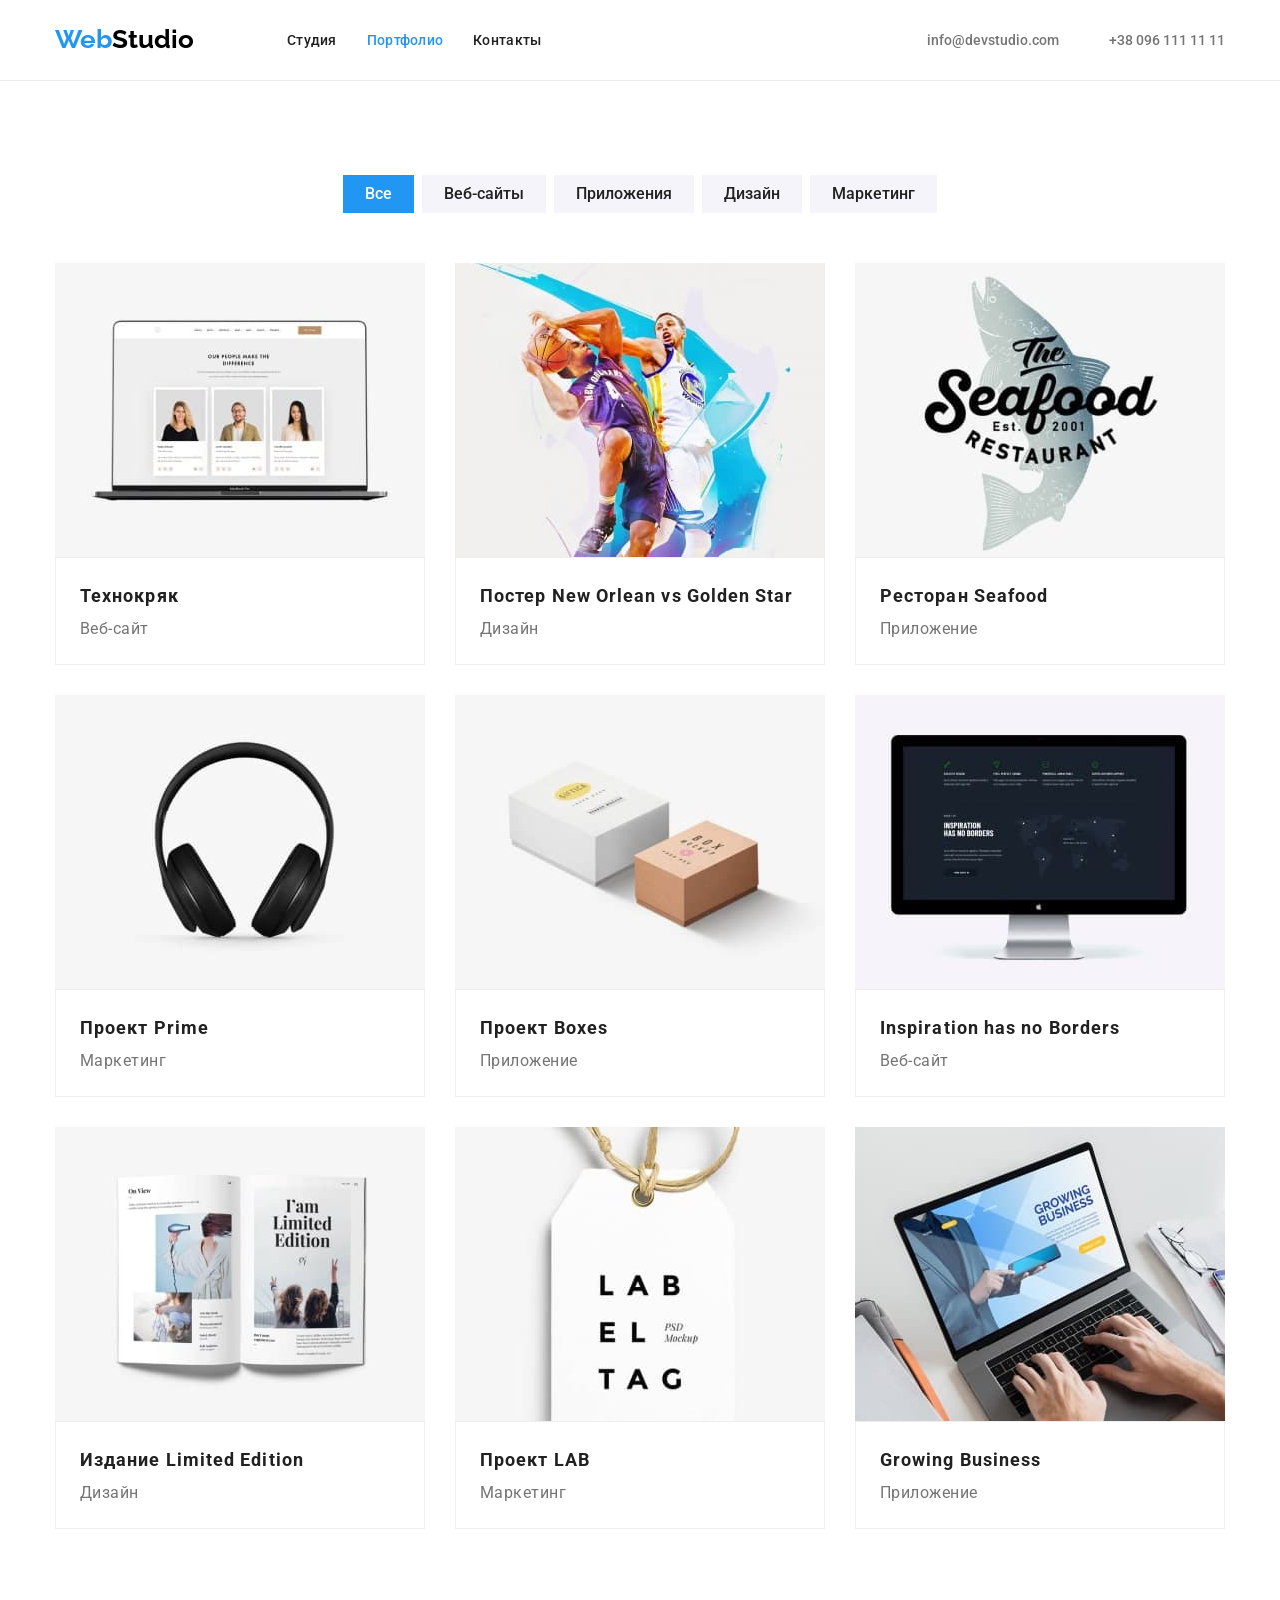
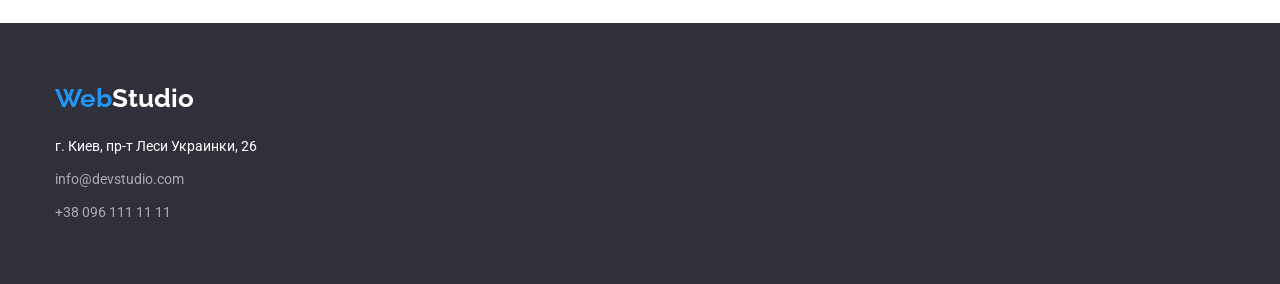
==== portfolio.html @ dff1f194 "сделал лого блочными в header и footer" ====
<!DOCTYPE html>
<html lang="ru">
	<head>
		<meta charset="UTF-8" />
		<meta http-equiv="X-UA-Compatible" content="IE=edge" />
		<meta name="viewport" content="width=device-width, initial-scale=1.0" />
		<link rel="stylesheet" href="https://cdnjs.cloudflare.com/ajax/libs/modern-normalize/1.1.0/modern-normalize.min.css" />
		<title lang="en">Malyshev homework4 portfolio</title>
		<link rel="preconnect" href="https://fonts.googleapis.com" />
		<link rel="preconnect" href="https://fonts.gstatic.com" crossorigin />
		<link href="https://fonts.googleapis.com/css2?family=Raleway:wght@700&family=Roboto:wght@400;500;700;900&display=swap" rel="stylesheet" />
		<link rel="stylesheet" href="./css/styles.css" />
	</head>
	<body>
		<header class="header-content-formation">
			<div class="container header-content-flex">
				<a href="./index.html" lang="en" class="header-logo_blue link">Web<span class="logo_black">Studio</span></a>
				<nav>
					<ul class="list header-nav_menu-flex">
						<li><a href="./index.html" class="header-nav_menu_link-style header-nav_menu-mod link">Студия</a></li>
						<li><a href="./portfolio.html" class="header-nav_menu_link-style header-nav_menu-mod current link">Портфолио</a></li>
						<li><a href="#" class="header-nav_menu_link-style header-nav_menu-mod link">Контакты</a></li>
					</ul>
				</nav>
				<ul class="list header-contact-flex">
					<li>
						<a href="mailto:info@devstudio.com" target="_blank" class="header-mail_link_style header-contact-mod link">info@devstudio.com</a>
					</li>
					<li><a href="tel:+380961111111" target="_blank" class="header-tel_link_style header-contact-mod link">+38 096 111 11 11</a></li>
				</ul>
			</div>
		</header>
		<main>
			<section class="portfolio-section-formation">
				<div class="container">
					<h1 class="portfolio-title portfolio-title-fantom">Портфолио</h1>
					<ul class="list portfolio-content_filter-flex">
						<li><button type="button" class="filter_super_button filter-button-mod">Все</button></li>
						<li><button type="button" class="filter_button filter-button-mod">Веб-сайты</button></li>
						<li><button type="button" class="filter_button filter-button-mod">Приложения</button></li>
						<li><button type="button" class="filter_button filter-button-mod">Дизайн</button></li>
						<li><button type="button" class="filter_button filter-button-mod">Маркетинг</button></li>
					</ul>
					<ul class="list portfolio-card_content-formation">
						<li>
							<img src="./img/toweb/portfolio/pic11.jpg" alt="Веб-сайт про технологии" width="370" height="294" />
							<div class="portfolio-card_text-formation">
								<h2 class="portfolio-sub_title-style">Технокряк</h2>
								<p class="portfolio-card_text-style">Веб-сайт</p>
							</div>
						</li>
						<li>
							<img src="./img/toweb/portfolio/pic12.jpg" alt="Противостояние двух баскетболистов" width="370" height="294" />
							<div class="portfolio-card_text-formation">
								<h2 class="portfolio-sub_title-style">
									Постер
									<span class="portfolio-sub_title-style" lang="en">New Orlean vs Golden Star</span>
								</h2>
								<p class="portfolio-card_text-style">Дизайн</p>
							</div>
						</li>
						<li>
							<img src="./img/toweb/portfolio/pic13.jpg" alt="Логотип с лососем и названием ресторана" width="370" height="294" />
							<div class="portfolio-card_text-formation">
								<h2 class="portfolio-sub_title-style">
									Ресторан
									<span class="portfolio-sub_title-style" lang="en">Seafood</span>
								</h2>
								<p class="portfolio-card_text-style">Приложение</p>
							</div>
						</li>
						<li>
							<img src="./img/toweb/portfolio/pic14.jpg" alt="Наушники" width="370" height="294" />
							<div class="portfolio-card_text-formation">
								<h2 class="portfolio-sub_title-style">
									Проект
									<span lang="en">Prime</span>
								</h2>
								<p class="portfolio-card_text-style">Маркетинг</p>
							</div>
						</li>
						<li>
							<img src="./img/toweb/portfolio/pic15.jpg" alt="Две коробки" width="370" height="294" />
							<div class="portfolio-card_text-formation">
								<h2 class="portfolio-sub_title-style">
									Проект
									<span class="portfolio-sub_title-style" lang="en">Boxes</span>
								</h2>
								<p class="portfolio-card_text-style">Приложение</p>
							</div>
						</li>
						<li>
							<img src="./img/toweb/portfolio/pic16.jpg" alt="Сайт с изображением карты мира" width="370" height="294" />
							<div class="portfolio-card_text-formation">
								<h2 class="portfolio-sub_title-style" lang="en">Inspiration has no Borders</h2>
								<p class="portfolio-card_text-style">Веб-сайт</p>
							</div>
						</li>
						<li>
							<img src="./img/toweb/portfolio/pic17.jpg" alt="Раскрытая книга" width="370" height="294" />
							<div class="portfolio-card_text-formation">
								<h2 class="portfolio-sub_title-style">
									Издание
									<span lang="en" class="portfolio-sub_title-formation">Limited Edition</span>
								</h2>
								<p class="portfolio-card_text-style">Дизайн</p>
							</div>
						</li>
						<li>
							<img src="./img/toweb/portfolio/pic18.jpg" alt="Лейба на верёвке" width="370" height="294" />
							<div class="portfolio-card_text-formation">
								<h2 class="portfolio-sub_title-style">
									Проект
									<span class="portfolio-sub_title-style" lang="en">LAB</span>
								</h2>
								<p class="portfolio-card_text-style">Маркетинг</p>
							</div>
						</li>
						<li>
							<img src="./img/toweb/portfolio/pic19.jpg" alt="Работа с ноутбуком" width="370" height="294" />
							<div class="portfolio-card_text-formation">
								<h2 class="portfolio-sub_title-style" lang="en">Growing Business</h2>
								<p class="portfolio-card_text-style">Приложение</p>
							</div>
						</li>
					</ul>
				</div>
			</section>
		</main>
		<footer class="footer-section-formation">
			<div class="container">
				<div class="footer-logo-formation">
					<a href="./index.html" lang="en" class="footer-logo_blue link">Web<span class="logo_white">Studio</span></a>
				</div>
				<address>
					<ul class="list">
						<li class="footer-maps_link-formation">
							<a href="https://goo.gl/maps/JzSsFaJVBJ5db8CR7" target="_blank" class="footer-maps_link-style link"> г. Киев, пр-т Леси Украинки, 26 </a>
						</li>
						<li class="footer-mail_link-formation">
							<a href="mailto:info@devstudio.com" target="_blank" class="footer-mail_link-style footer-cont_link-mod link">info@devstudio.com</a>
						</li>
						<li><a href="tel:+380961111111" target="_blank" class="footer-tel_link-style footer-cont_link-mod link">+38 096 111 11 11</a></li>
					</ul>
				</address>
			</div>
		</footer>
	</body>
</html>
---- css/styles.css ----
/* --PAINT-ROOT------------------------------------ */
:root {
	--primery-text-color: #212121;
	--secondary-text-color: #757575;
	--inter-color: #2196f3;
	--background-color: #ffffff;
	--secondary-background-color: #2f303a;
	--footer-text-color: rgba(255, 255, 255, 0.6);
	--button_portfolio-color: #f5f4fa;
	--background-team-color: #f5f4fa;
}

/* --outline: 2px dashed #ff0000;-фантомная_рамка_родитель---*/
/* --outline: 2px dashed #2196f3;-фантомная_рамка----*/
/* --outline: 2px dashed #000000;-фантомная_рамка----*/
/* --outline: 2px dashed #757575;-фантомная_рамка--- */

/* --------------------BODY------------------------ */

body {
	color: #212121;
	background-color: var(--background-color);
	font-style: normal;
	font-family: "Roboto", sans-serif;
}

/* --------------убираем маркеры--------------------*/

.list {
	list-style: none;
}

/* --убираем_подчеркивание--------------------------*/

.link {
	text-decoration: none;
}

/* --скидываем_отступы_reset------------------------*/

p,
h1,
h2,
h3,
h4,
h5,
h6 {
	margin: 0;
}

ul {
	margin: 0;
	padding-left: 0;
}
/* --скидываем_отступы_от_изображений---------------*/

img {
	display: block;
}

/* html {
	box-sizing: border-box;
} */

/* --не поставил - не человек-----------------------*/
/* *,
*::before,
*::after {
	box-sizing: inherit;
} */

/* Размер_конейнеров */

.container {
	width: 1200px;
	margin: 0 auto;
	padding: 0 15px;
	/* outline: 2px dashed #2196f3; */
}
/* Общие_оформление_текста_в_секциях */

.site-section-text {
	font-size: 14px;
	line-height: 1.7;
	letter-spacing: 0.03em;
	color: var(--secondary-text-color);
}

/* HEADER-CONTENT */

.header-content-formation {
	border-bottom: solid;
	border-bottom-width: 1px;
	border-bottom-color: #ececec;
}

.header-content-flex {
	display: flex;
	align-items: center;
}

/* HEADER-LOGO */

/* .header-logo-flex {
	display: flex;
	padding-top: 24px;
	padding-bottom: 25px;
} */

.header-logo_blue {
	display: block;
	font-family: "Raleway";
	font-style: normal;
	font-weight: 700;
	font-size: 26px;
	line-height: 1.19;
	color: var(--inter-color);
	padding-top: 24px;
	padding-bottom: 25px;
}

.logo_black {
	font-family: "Raleway";
	font-style: normal;
	font-weight: 700;
	font-size: 26px;
	line-height: 1.19;
	color: #000000;
	padding-top: 24px;
	padding-bottom: 25px;
}

.logo_white {
	font-family: "Raleway";
	font-style: normal;
	font-weight: 700;
	font-size: 26px;
	line-height: 1.19;
	color: var(--background-color);
}

/* HEADER-NAV_MENU */

.header-nav_menu-flex {
	display: flex;
	gap: 30px;
	margin-left: 93px;
}

.header-nav_menu_link-style {
	font-weight: 500;
	font-size: 14px;
	line-height: 1.14;
	letter-spacing: 0.02em;
	padding: 32px 0;
	color: var(--primery-text-color);
}

.header-nav_menu-mod:hover,
.header-nav_menu-mod:focus {
	color: var(--inter-color);
	font-weight: 500;
	font-size: 14px;
	line-height: 1.14;
	letter-spacing: 0.02em;
}
.heder-nav_menu-mod:active {
	color: var(--secondary-text-color);
	font-weight: 500;
	font-size: 14px;
	line-height: 1.14;
	letter-spacing: 0.02em;
}
.header-nav_menu-mod.current {
	color: var(--inter-color);
	font-weight: 500;
	font-size: 14px;
	line-height: 1.14;
	letter-spacing: 0.02em;
}

/* HEADER-CONTACT */

.header-contact-flex {
	display: flex;
	gap: 50px;
	margin-left: auto;
}

.header-mail_link_style {
	font-weight: 500;
	font-size: 14px;
	line-height: 1.14px;
	padding: 32px 0;
	color: var(--secondary-text-color);
}

.header-tel_link_style {
	font-weight: 500;
	font-size: 14px;
	line-height: 1.14px;
	padding: 32px 0;
	color: var(--secondary-text-color);
}

.header-contact-mod:hover,
.header-contact-mod:focus {
	color: var(--inter-color);
	font-weight: 500;
	font-size: 14px;
	line-height: 1.14px;
}

/* HERO-GENERAL */

.hero-content-formation {
	background-image: url(../img/toweb/hero/Hero_bg.jpg);
	background-color: var(--secondary-background-color);
	background-repeat: no-repeat;
	background-size: cover;
	background-position: center;
	padding-top: 200px;
	padding-bottom: 200px;
}

/* HERO */

.hero-title {
	color: var(--background-color);
	font-weight: 900;
	font-size: 44px;
	line-height: 1.4;
	text-align: center;
	text-transform: uppercase;
	letter-spacing: 0.06em;
	width: 696px;
	margin: 0 auto 30px;
}

/* HERO-BUTTON */

.hero_super_button {
	font-family: "Roboto";
	font-weight: 700;
	font-size: 16px;
	line-height: 1.88;
	display: flex;
	align-items: center;
	text-align: center;
	border: none;
	border-radius: 4px;
	color: var(--background-color);
	background-color: var(--inter-color);
	cursor: pointer;
	letter-spacing: 0.06em;
	margin: 0 auto;
	padding: 10px 32px;
}

/* HERO-DECOR */

/* FEATURES-ICON */

.features-icon {
	width: 270px;
	height: 120px;
	background-color: rgb(26, 26, 27);
}

/* FEATURES */

.features-section-formation {
	padding: 94px 0;
}

.features-title-fantom {
	position: absolute;
	left: -10000px;
	top: auto;
	width: 1px;
	height: 1px;
	overflow: hidden;
}

.features-content-flex {
	display: flex;
	gap: 30px;
}
.features-box-basis_calc {
	flex-basis: calc((100% - 3 * 30px) / 4);
}

.features-sub_title {
	font-weight: 700;
	font-size: 14px;
	line-height: 1.14;
	text-transform: uppercase;
	margin-bottom: 10px;
	letter-spacing: 3%;
}

/* PERFOMANCE-SECTION */

.perfomance-flex {
	display: flex;
	gap: 30px;
	margin-top: 50px;
	padding-bottom: 94px;
	background-color: var(--fon-button-color);
}

.perfomance-title {
	font-weight: 700;
	font-size: 36px;
	line-height: 1.17;
	text-align: center;
	color: var(--primery-text-color);
}

/* TEAM-SECTION*/

.team-content-formation {
	padding-top: 94px;
	margin-bottom: 94px;
	background-color: var(--background-team-color);
}

.team_title {
	font-weight: 700;
	font-size: 36px;
	line-height: 1.17;
	text-align: center;
	color: var(--primery-text-color);
}

.team-content-flex {
	display: flex;
	gap: 30px;
	margin-top: 50px;
	text-align: center;
}

.team-card-sub_title-style {
	font-family: Roboto;
	font-style: medium;
	font-size: 16px;
	font-weight: 500;
	line-height: 1.19;
	letter-spacing: 0.03em;
	text-align: center;
	margin-top: 30px;
	margin-bottom: 10px;
	color: var(--primery-text-color);
}

.team-card_text-style {
	font-family: Roboto;
	font-size: 16px;
	font-weight: 400;
	line-height: 1.19;
	letter-spacing: 0.03em;
	text-align: center;
	margin-bottom: 16px;
	color: var(--secondary-text-color);
}

.team-card-formation {
	padding-bottom: 30px;
	box-shadow: 0px 1px 3px rgba(0, 0, 0, 0.12), 0px 1px 1px rgba(0, 0, 0, 0.14), 0px 2px 1px rgba(0, 0, 0, 0.2);
	border-radius: 0px 0px 4px 4px;
	background-color: var(--background-color);
}

/* TEAM-SOC-ICON */

.team-soc_icon-formation {
	display: flex;
	justify-content: center;
	gap: 10px;
}

.team-soc_icon-svg_style {
	fill: rgba(175, 177, 184, 1);
}

.team-soc_icon-link_formation {
	width: 44px;
	height: 44px;
	border-radius: 50%;
	background-color: rgba(255, 255, 255, 1);
	display: flex;
	justify-content: center;
	align-items: center;
}

.team-soc_icon-link_formation:hover {
	background-color: var(--inter-color);
}

.team-soc_icon-link_formation:focus {
	background-color: var(--inter-color);
}
.team-soc_icon-link_formation:hover .team-soc_icon-svg_style {
	fill: rgba(255, 255, 255, 1);
}
.team-soc_icon-link_formation:focus .team-soc_icon-svg_style {
	fill: rgba(255, 255, 255, 1);
}

/* PORTFOLIO-FILTER-BUTTON */

.portfolio-section-formation {
	padding: 94px 0;
}

/* PORTFOLIO-FILTER-BUTTON */

.portfolio-content_filter-flex {
	display: flex;
	gap: 8px;
	margin-left: auto;
	margin-right: auto;
	justify-content: center;
}

.filter_super_button {
	font-family: "Roboto";
	text-align: center;
	font-weight: 500;
	font-size: 16px;
	line-height: 1.63;
	border: none;
	cursor: pointer;
	padding: 6px 22px;
	color: var(--background-color);
	background-color: var(--inter-color);
}

.filter_button {
	font-family: "Roboto";
	text-align: center;
	font-weight: 500;
	font-size: 16px;
	line-height: 1.63;
	cursor: pointer;
	border: none;
	padding: 6px 22px;
	color: var(--primery-text-color);
	background-color: var(--button_portfolio-color);
}

.filter-button-mod:hover,
.filter-button-mod:focus {
	color: var(--background-color);
	background: var(--inter-color);
}

/* PORTFOLIO-SECTION-CARD*/

.portfolio-title {
	font-weight: 700;
	font-size: 18px;
	line-height: 2;
	color: var(--primery-text-color);
}

.portfolio-title-fantom {
	position: absolute;
	left: -10000px;
	top: auto;
	width: 1px;
	height: 1px;
	overflow: hidden;
}

.portfolio-card_content-formation {
	display: flex;
	flex-wrap: wrap;
	gap: 30px;
	margin-top: 50px;
}

.portfolio-card_text-formation {
	padding: 20px 24px;
	background-color: var(--background-color);
	border: 1px solid #eeeeee;
}

.portfolio-sub_title-style {
	font-family: Roboto;
	font-style: bold;
	font-size: 18px;
	font-weight: 700;
	line-height: 2;
	letter-spacing: 0.06em;
	text-align: left;
	color: var(--primery-text-color);
}

.portfolio-card_text-style {
	font-family: Roboto;
	font-size: 16px;
	font-weight: 400;
	line-height: 1.88;
	letter-spacing: 0.03em;
	text-align: left;
	color: var(--secondary-text-color);
}

/* FOOTER */

.footer-section-formation {
	padding-top: 60px;
	padding-bottom: 60px;
	background-color: var(--secondary-background-color);
}

.footer-logo_blue {
	display: block;
	font-family: "Raleway";
	font-style: normal;
	font-weight: 700;
	font-size: 26px;
	line-height: 1.19;
	color: var(--inter-color);
	margin-bottom: 20px;
}

.footer-maps_link-style {
	font-family: "Roboto";
	font-size: 14px;
	line-height: 1.72;
	font-style: normal;
	margin-bottom: 20px;
	color: var(--background-color);
}

.footer-maps_link-formation {
	margin-bottom: 9px;
}

.footer-mail_link-style {
	font-family: "Roboto";
	font-size: 14px;
	line-height: 1.72;
	font-style: normal;
	color: var(--footer-text-color);
}

.footer-mail_link-formation {
	margin-bottom: 9px;
}

.footer-tel_link-style {
	font-family: "Roboto";
	font-size: 14px;
	line-height: 1.72;
	font-style: normal;
	color: var(--footer-text-color);
}

.footer-cont_link-mod:hover,
.footer-cont_link-mod:focus {
	color: var(--inter-color);
}

/* TEST */
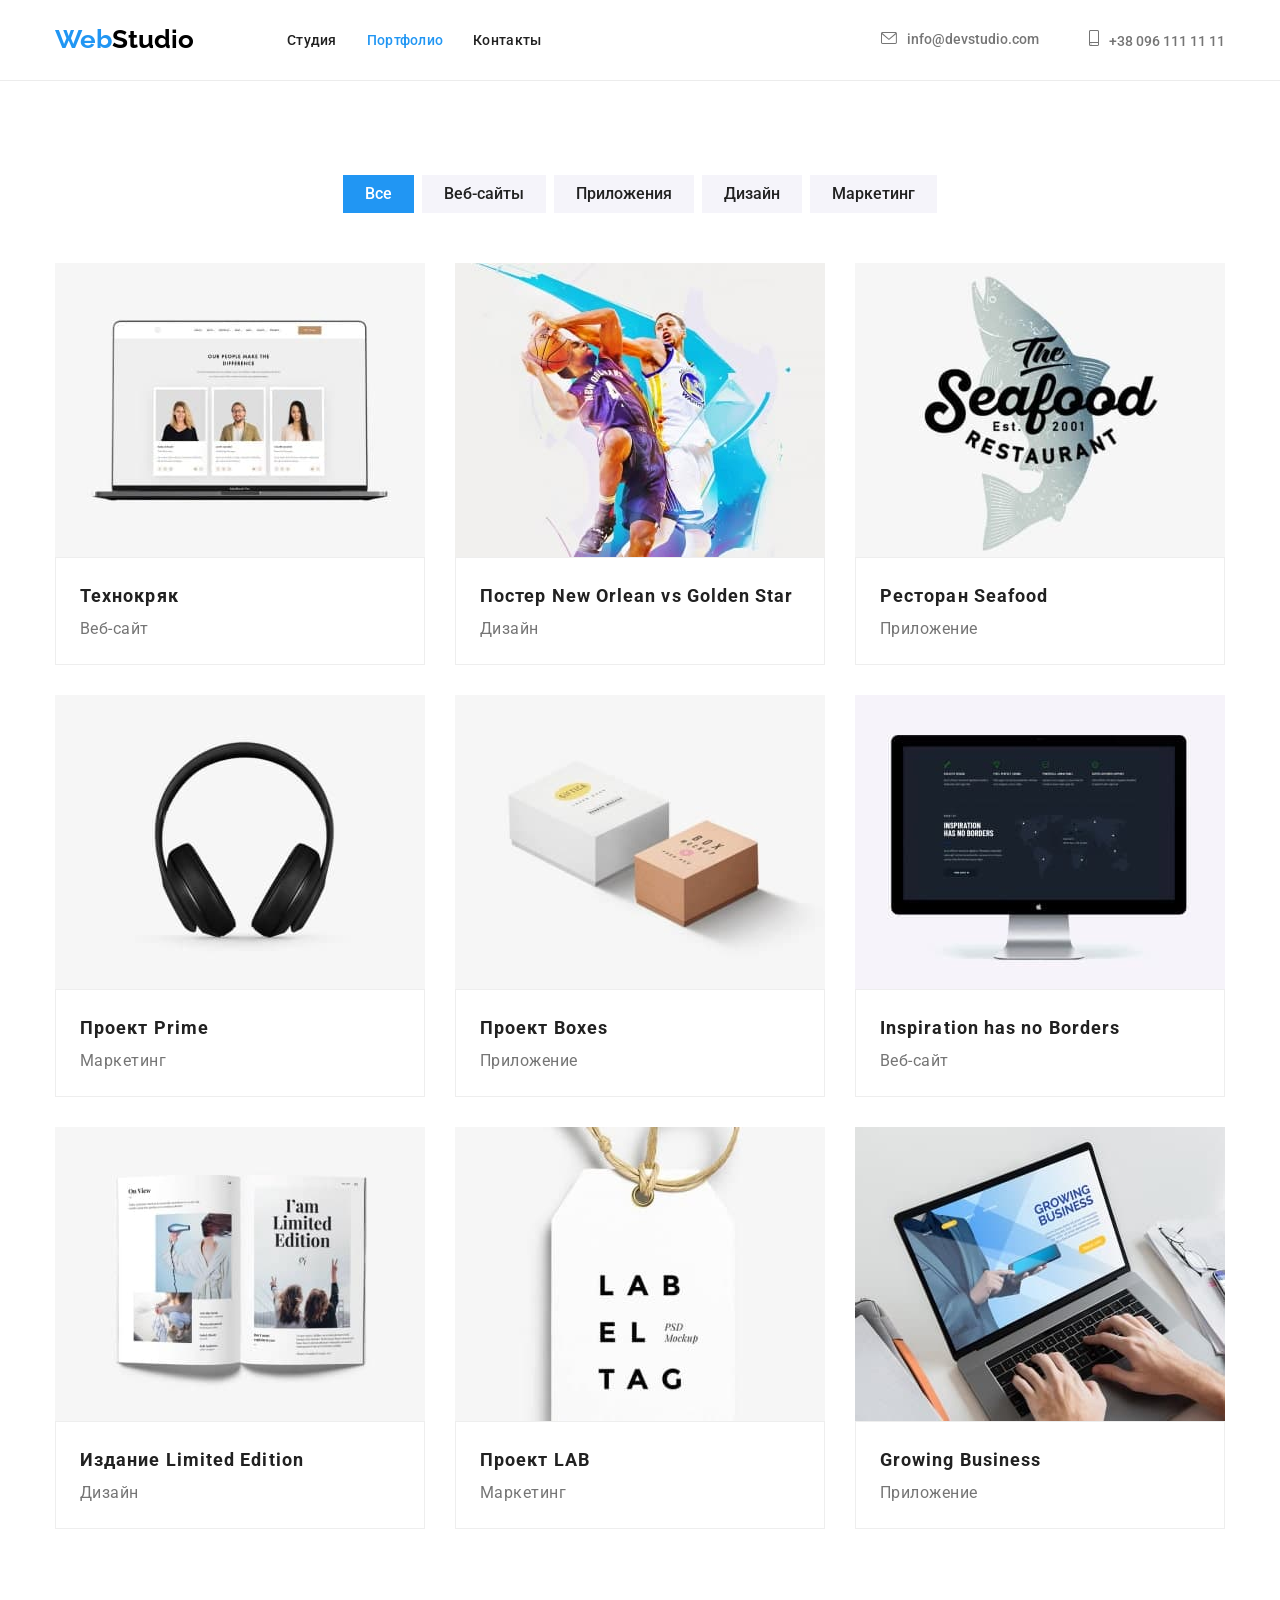
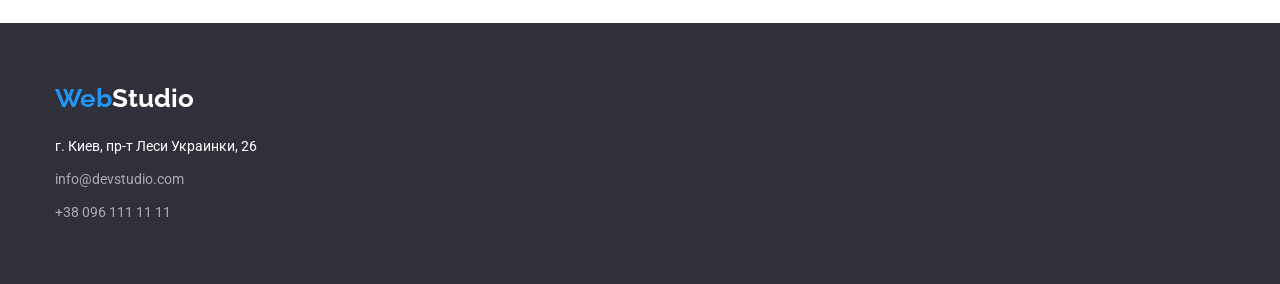
==== commit 3812d9f5: "переустановка vscode" ====
--- a/portfolio.html
+++ b/portfolio.html
@@ -24,9 +24,13 @@
 				</nav>
 				<ul class="list header-contact-flex">
 					<li>
-						<a href="mailto:info@devstudio.com" target="_blank" class="header-mail_link_style header-contact-mod link">info@devstudio.com</a>
+						<a href="mailto:info@devstudio.com" target="_blank" class="header-mail_link_style header-contact-mod link">
+							<svg class="header-contact-icon_contact_style" width="16" height="12"><use href="./img/toweb/header/icon_contact.svg#icon-envelope-hover-1"></use></svg>info@devstudio.com</a>
 					</li>
-					<li><a href="tel:+380961111111" target="_blank" class="header-tel_link_style header-contact-mod link">+38 096 111 11 11</a></li>
+					<li>
+						<a href="tel:+380961111111" target="_blank" class="header-tel_link_style header-contact-mod link">
+							<svg class="header-contact-icon_contact_style" width="10" height="16"><use href="./img/toweb/header/icon_contact.svg#icon-smartphone-1"></use></svg>+38 096 111 11 11</a>
+					</li>
 				</ul>
 			</div>
 		</header>
--- a/css/styles.css
+++ b/css/styles.css
@@ -55,19 +55,16 @@
 /* --скидываем_отступы_от_изображений---------------*/
 
 img {
+	max-width: 100%;
 	display: block;
 }
 
-/* html {
-	box-sizing: border-box;
-} */
-
 /* --не поставил - не человек-----------------------*/
-/* *,
+*,
 *::before,
 *::after {
-	box-sizing: inherit;
-} */
+	box-sizing: border-box;
+}
 
 /* Размер_конейнеров */
 
@@ -101,12 +98,6 @@
 
 /* HEADER-LOGO */
 
-/* .header-logo-flex {
-	display: flex;
-	padding-top: 24px;
-	padding-bottom: 25px;
-} */
-
 .header-logo_blue {
 	display: block;
 	font-family: "Raleway";
@@ -211,14 +202,23 @@
 	line-height: 1.14px;
 }
 
+/* HEADER CONTACT ICON */
+
+.header-contact-icon_contact_style {
+	fill: currentColor;
+	margin-right: 10px;
+}
+
 /* HERO-GENERAL */
 
 .hero-content-formation {
 	background-image: url(../img/toweb/hero/Hero_bg.jpg);
-	background-color: var(--secondary-background-color);
 	background-repeat: no-repeat;
 	background-size: cover;
 	background-position: center;
+	margin: 0 auto;
+	max-width: 1600px;
+	background-color: var(--secondary-background-color);
 	padding-top: 200px;
 	padding-bottom: 200px;
 }
@@ -257,14 +257,18 @@
 	padding: 10px 32px;
 }
 
-/* HERO-DECOR */
-
-/* FEATURES-ICON */
-
-.features-icon {
+/* FEATURES LOGO */
+
+.features-logo-logo_casing {
 	width: 270px;
 	height: 120px;
-	background-color: rgb(26, 26, 27);
+	background: #f5f4fa;
+	border-radius: 4px;
+	display: block;
+	padding: 25px 100px;
+	margin: 0 auto;
+	margin-bottom: 30px;
+	cursor: default;
 }
 
 /* FEATURES */
@@ -321,7 +325,7 @@
 
 .team-content-formation {
 	padding-top: 94px;
-	margin-bottom: 94px;
+	padding-bottom: 94px;
 	background-color: var(--background-team-color);
 }
 
@@ -348,7 +352,6 @@
 	line-height: 1.19;
 	letter-spacing: 0.03em;
 	text-align: center;
-	margin-top: 30px;
 	margin-bottom: 10px;
 	color: var(--primery-text-color);
 }
@@ -365,10 +368,14 @@
 }
 
 .team-card-formation {
-	padding-bottom: 30px;
 	box-shadow: 0px 1px 3px rgba(0, 0, 0, 0.12), 0px 1px 1px rgba(0, 0, 0, 0.14), 0px 2px 1px rgba(0, 0, 0, 0.2);
 	border-radius: 0px 0px 4px 4px;
 	background-color: var(--background-color);
+}
+
+.team-card-box_specification {
+	padding-top: 30px;
+	padding-bottom: 30px;
 }
 
 /* TEAM-SOC-ICON */
@@ -418,8 +425,6 @@
 .portfolio-content_filter-flex {
 	display: flex;
 	gap: 8px;
-	margin-left: auto;
-	margin-right: auto;
 	justify-content: center;
 }
 
@@ -507,6 +512,59 @@
 	color: var(--secondary-text-color);
 }
 
+/* CLIENTS */
+
+.clients-wrap {
+	padding: 94px 0;
+}
+
+.clients-title {
+	font-weight: 700;
+	font-size: 36px;
+	line-height: 1.17;
+	text-align: center;
+	letter-spacing: 0.03em;
+}
+
+/* CLIENTS LOGO */
+
+.clients-logo-formation {
+	display: flex;
+	justify-content: center;
+	margin-top: 50px;
+	gap: 30px;
+}
+
+.clients-logo_casing-basis_calc {
+	flex-basis: calc((100% - 5 * 30px) / 6);
+}
+
+.clients-logo-logo_casing {
+	width: 170px;
+	height: 92px;
+	border: 1px solid #afb1b8;
+	border-radius: 4px;
+	padding: 16px 32px;
+	display: block;
+}
+
+.clients-logo-logo_casing:hover,
+.clients-logo-logo_casing:focus {
+	border: 1px solid var(--inter-color);
+}
+
+.clients-logo-logo_casing:hover .clients-logo-style {
+	fill: var(--inter-color);
+}
+
+.clients-logo-logo_casing:focus .clients-logo-style {
+	fill: var(--inter-color);
+}
+
+.clients-logo-style {
+	fill: rgba(175, 177, 184, 1);
+}
+
 /* FOOTER */
 
 .footer-section-formation {
@@ -565,3 +623,73 @@
 }
 
 /* TEST */
+/* "printWidth":"ProseWrap", */
+
+/* "html.format.wrapAttributes": "force-aligned" */
+
+/* {
+  "printWidth": 100,
+  "tabWidth": 2,
+  "useTabs": false,
+  "semi": true,
+  "singleQuote": true,
+  "trailingComma": "es5",
+  "bracketSpacing": true,
+  "jsxBracketSameLine": false,
+  "arrowParens": "avoid",
+  "proseWrap": "always"
+} */
+
+/* {
+	"arrowParens": "avoid",
+	"bracketSpacing": true,
+	"insertPragma": false,
+	"jsxBracketSameLine": false,
+	"jsxSingleQuote": false,
+	"printWidth": 100,
+	"proseWrap": "never",
+	"quoteProps": "as-needed",
+	"requirePragma": false,
+	"semi": true,
+	"singleQuote": false,
+	"tabWidth": 2,
+	"trailingComma": "all",
+	"useTabs": true,
+	"vueIndentScriptAndStyle": false,
+	"singleAttributePerLine": false
+} */
+
+/* {
+  "printWidth": 100,
+  "tabWidth": 2,
+  "useTabs": false,
+  "semi": true,
+  "singleQuote": true,
+  "trailingComma": "es5",
+  "bracketSpacing": true,
+  "jsxBracketSameLine": false,
+  "arrowParens": "avoid",
+  "proseWrap": "always",
+"htmlWhitespaceSensitivity": "css"
+} */
+
+/* {
+	"arrowParens": "avoid",
+	"bracketSpacing": true,
+	"insertPragma": false,
+	"jsxBracketSameLine": false,
+	"jsxSingleQuote": false,
+	"printWidth": 500,
+	"proseWrap": "never",
+	"quoteProps": "as-needed",
+	"requirePragma": false,
+	"semi": true,
+	"singleQuote": false,
+	"tabWidth": 2,
+	"trailingComma": "all",
+	"useTabs": true,
+	"vueIndentScriptAndStyle": false,
+	"singleAttributePerLine": false,
+	"html.format.wrapAttributes": "force-aligned",
+	"htmlWhitespaceSensitivity": "css"
+} */
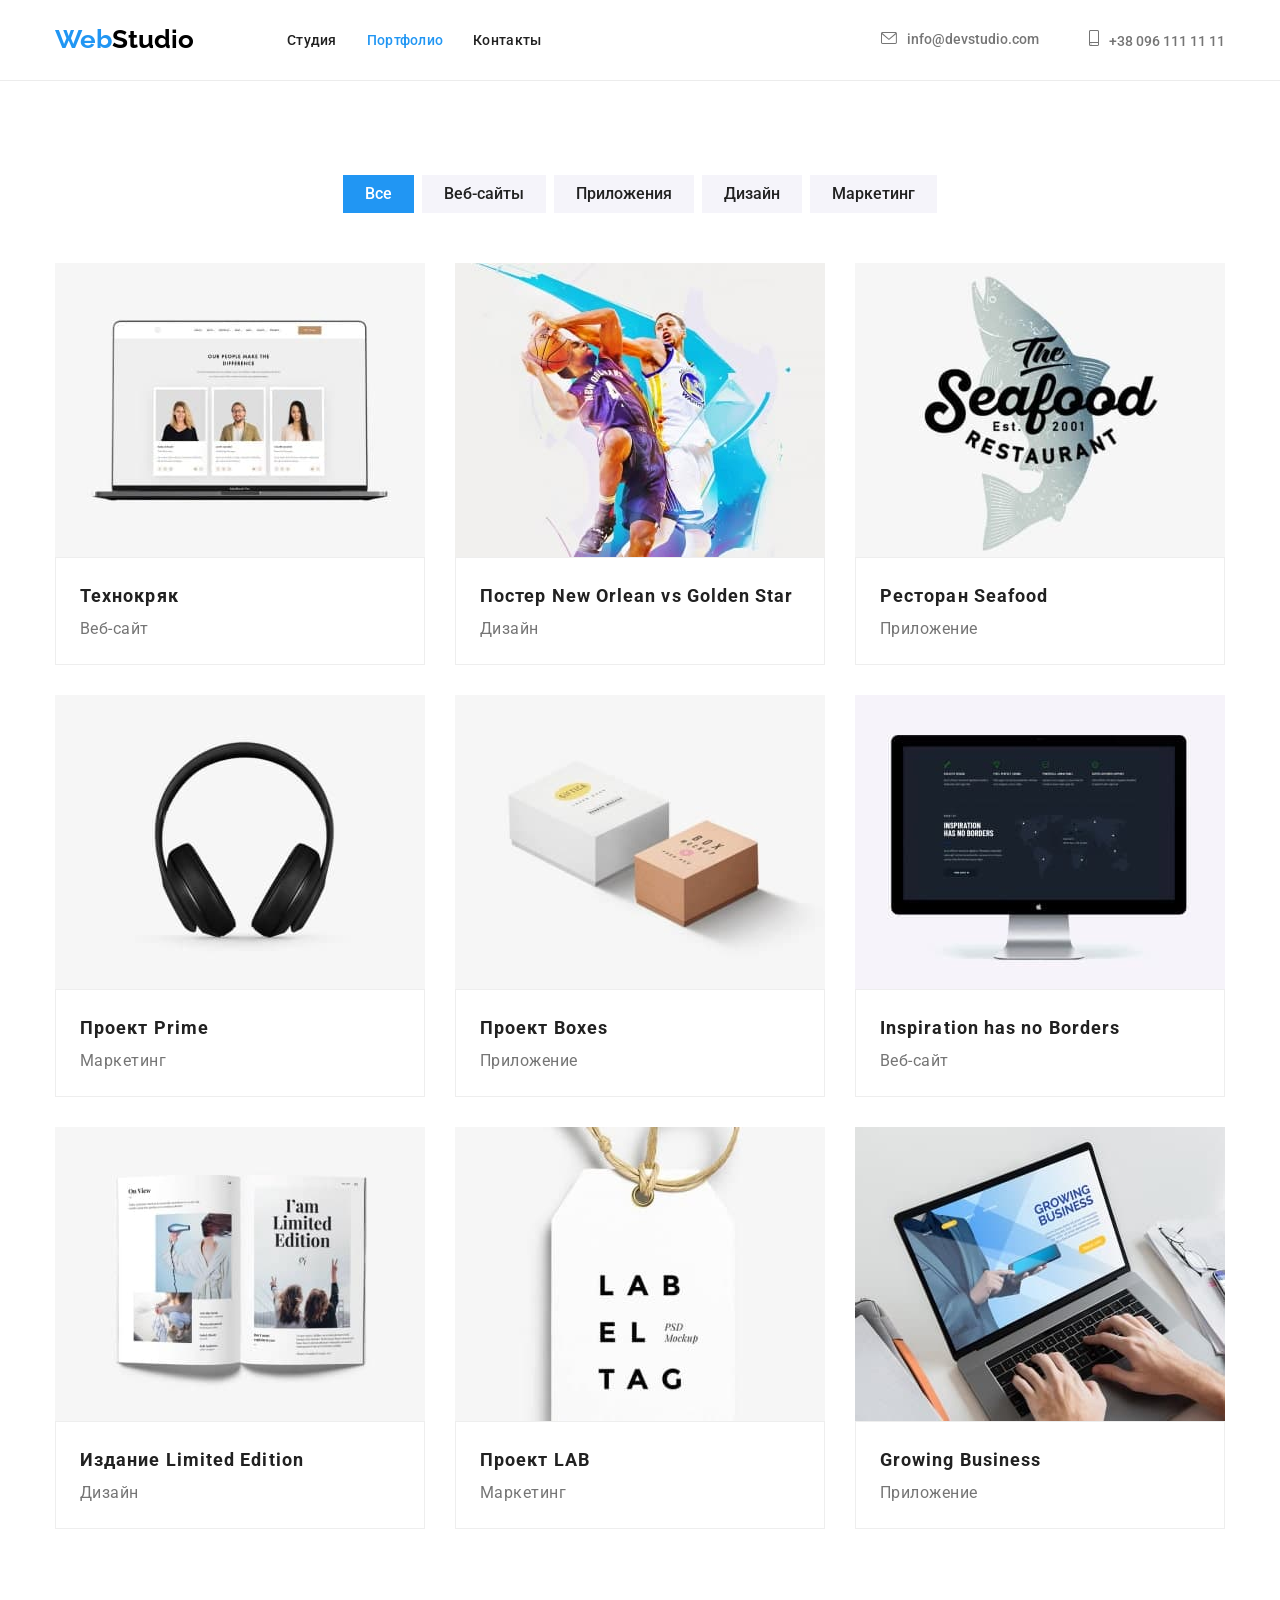
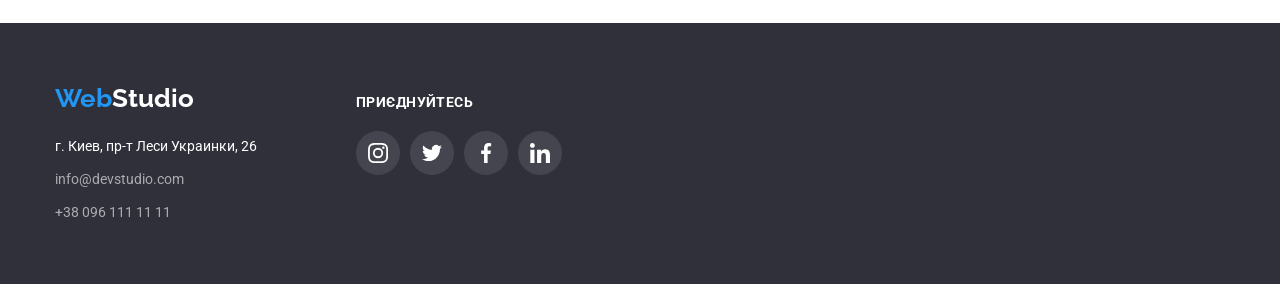
==== commit c39d7e5c: "Добавил футер в портфолио" ====
--- a/portfolio.html
+++ b/portfolio.html
@@ -1,153 +1,199 @@
 <!DOCTYPE html>
 <html lang="ru">
-	<head>
-		<meta charset="UTF-8" />
-		<meta http-equiv="X-UA-Compatible" content="IE=edge" />
-		<meta name="viewport" content="width=device-width, initial-scale=1.0" />
-		<link rel="stylesheet" href="https://cdnjs.cloudflare.com/ajax/libs/modern-normalize/1.1.0/modern-normalize.min.css" />
-		<title lang="en">Malyshev homework4 portfolio</title>
-		<link rel="preconnect" href="https://fonts.googleapis.com" />
-		<link rel="preconnect" href="https://fonts.gstatic.com" crossorigin />
-		<link href="https://fonts.googleapis.com/css2?family=Raleway:wght@700&family=Roboto:wght@400;500;700;900&display=swap" rel="stylesheet" />
-		<link rel="stylesheet" href="./css/styles.css" />
-	</head>
-	<body>
-		<header class="header-content-formation">
-			<div class="container header-content-flex">
-				<a href="./index.html" lang="en" class="header-logo_blue link">Web<span class="logo_black">Studio</span></a>
-				<nav>
-					<ul class="list header-nav_menu-flex">
-						<li><a href="./index.html" class="header-nav_menu_link-style header-nav_menu-mod link">Студия</a></li>
-						<li><a href="./portfolio.html" class="header-nav_menu_link-style header-nav_menu-mod current link">Портфолио</a></li>
-						<li><a href="#" class="header-nav_menu_link-style header-nav_menu-mod link">Контакты</a></li>
-					</ul>
-				</nav>
-				<ul class="list header-contact-flex">
+
+<head>
+	<meta charset="UTF-8" />
+	<meta http-equiv="X-UA-Compatible" content="IE=edge" />
+	<meta name="viewport" content="width=device-width, initial-scale=1.0" />
+	<link rel="stylesheet"
+		href="https://cdnjs.cloudflare.com/ajax/libs/modern-normalize/1.1.0/modern-normalize.min.css" />
+	<title lang="en">Malyshev homework4 portfolio</title>
+	<link rel="preconnect" href="https://fonts.googleapis.com" />
+	<link rel="preconnect" href="https://fonts.gstatic.com" crossorigin />
+	<link
+		href="https://fonts.googleapis.com/css2?family=Raleway:wght@700&family=Roboto:wght@400;500;700;900&display=swap"
+		rel="stylesheet" />
+	<link rel="stylesheet" href="./css/styles.css" />
+</head>
+
+<body>
+	<header class="header-content-formation">
+		<div class="container header-content-flex">
+			<a href="./index.html" lang="en" class="header-logo_blue link">Web<span class="logo_black">Studio</span></a>
+			<nav>
+				<ul class="list header-nav_menu-flex">
+					<li><a href="./index.html" class="header-nav_menu_link-style header-nav_menu-mod link">Студия</a>
+					</li>
+					<li><a href="./portfolio.html"
+							class="header-nav_menu_link-style header-nav_menu-mod current link">Портфолио</a></li>
+					<li><a href="#" class="header-nav_menu_link-style header-nav_menu-mod link">Контакты</a></li>
+				</ul>
+			</nav>
+			<ul class="list header-contact-flex">
+				<li>
+					<a href="mailto:info@devstudio.com" target="_blank"
+						class="header-mail_link_style header-contact-mod link">
+						<svg class="header-contact-icon_contact_style" width="16" height="12">
+							<use href="./img/toweb/header/icon_contact.svg#icon-envelope-hover-1"></use>
+						</svg>info@devstudio.com</a>
+				</li>
+				<li>
+					<a href="tel:+380961111111" target="_blank" class="header-tel_link_style header-contact-mod link">
+						<svg class="header-contact-icon_contact_style" width="10" height="16">
+							<use href="./img/toweb/header/icon_contact.svg#icon-smartphone-1"></use>
+						</svg>+38 096 111 11 11</a>
+				</li>
+			</ul>
+		</div>
+	</header>
+	<main>
+		<section class="portfolio-section-formation">
+			<div class="container">
+				<h1 class="portfolio-title portfolio-title-fantom">Портфолио</h1>
+				<ul class="list portfolio-content_filter-flex">
+					<li><button type="button" class="filter_super_button filter-button-mod">Все</button></li>
+					<li><button type="button" class="filter_button filter-button-mod">Веб-сайты</button></li>
+					<li><button type="button" class="filter_button filter-button-mod">Приложения</button></li>
+					<li><button type="button" class="filter_button filter-button-mod">Дизайн</button></li>
+					<li><button type="button" class="filter_button filter-button-mod">Маркетинг</button></li>
+				</ul>
+				<ul class="list portfolio-card_content-formation">
 					<li>
-						<a href="mailto:info@devstudio.com" target="_blank" class="header-mail_link_style header-contact-mod link">
-							<svg class="header-contact-icon_contact_style" width="16" height="12"><use href="./img/toweb/header/icon_contact.svg#icon-envelope-hover-1"></use></svg>info@devstudio.com</a>
+						<img src="./img/toweb/portfolio/pic11.jpg" alt="Веб-сайт про технологии" width="370"
+							height="294" />
+						<div class="portfolio-card_text-formation">
+							<h2 class="portfolio-sub_title-style">Технокряк</h2>
+							<p class="portfolio-card_text-style">Веб-сайт</p>
+						</div>
 					</li>
 					<li>
-						<a href="tel:+380961111111" target="_blank" class="header-tel_link_style header-contact-mod link">
-							<svg class="header-contact-icon_contact_style" width="10" height="16"><use href="./img/toweb/header/icon_contact.svg#icon-smartphone-1"></use></svg>+38 096 111 11 11</a>
+						<img src="./img/toweb/portfolio/pic12.jpg" alt="Противостояние двух баскетболистов" width="370"
+							height="294" />
+						<div class="portfolio-card_text-formation">
+							<h2 class="portfolio-sub_title-style">
+								Постер
+								<span class="portfolio-sub_title-style" lang="en">New Orlean vs Golden Star</span>
+							</h2>
+							<p class="portfolio-card_text-style">Дизайн</p>
+						</div>
+					</li>
+					<li>
+						<img src="./img/toweb/portfolio/pic13.jpg" alt="Логотип с лососем и названием ресторана"
+							width="370" height="294" />
+						<div class="portfolio-card_text-formation">
+							<h2 class="portfolio-sub_title-style">
+								Ресторан
+								<span class="portfolio-sub_title-style" lang="en">Seafood</span>
+							</h2>
+							<p class="portfolio-card_text-style">Приложение</p>
+						</div>
+					</li>
+					<li>
+						<img src="./img/toweb/portfolio/pic14.jpg" alt="Наушники" width="370" height="294" />
+						<div class="portfolio-card_text-formation">
+							<h2 class="portfolio-sub_title-style">
+								Проект
+								<span lang="en">Prime</span>
+							</h2>
+							<p class="portfolio-card_text-style">Маркетинг</p>
+						</div>
+					</li>
+					<li>
+						<img src="./img/toweb/portfolio/pic15.jpg" alt="Две коробки" width="370" height="294" />
+						<div class="portfolio-card_text-formation">
+							<h2 class="portfolio-sub_title-style">
+								Проект
+								<span class="portfolio-sub_title-style" lang="en">Boxes</span>
+							</h2>
+							<p class="portfolio-card_text-style">Приложение</p>
+						</div>
+					</li>
+					<li>
+						<img src="./img/toweb/portfolio/pic16.jpg" alt="Сайт с изображением карты мира" width="370"
+							height="294" />
+						<div class="portfolio-card_text-formation">
+							<h2 class="portfolio-sub_title-style" lang="en">Inspiration has no Borders</h2>
+							<p class="portfolio-card_text-style">Веб-сайт</p>
+						</div>
+					</li>
+					<li>
+						<img src="./img/toweb/portfolio/pic17.jpg" alt="Раскрытая книга" width="370" height="294" />
+						<div class="portfolio-card_text-formation">
+							<h2 class="portfolio-sub_title-style">
+								Издание
+								<span lang="en" class="portfolio-sub_title-formation">Limited Edition</span>
+							</h2>
+							<p class="portfolio-card_text-style">Дизайн</p>
+						</div>
+					</li>
+					<li>
+						<img src="./img/toweb/portfolio/pic18.jpg" alt="Лейба на верёвке" width="370" height="294" />
+						<div class="portfolio-card_text-formation">
+							<h2 class="portfolio-sub_title-style">
+								Проект
+								<span class="portfolio-sub_title-style" lang="en">LAB</span>
+							</h2>
+							<p class="portfolio-card_text-style">Маркетинг</p>
+						</div>
+					</li>
+					<li>
+						<img src="./img/toweb/portfolio/pic19.jpg" alt="Работа с ноутбуком" width="370" height="294" />
+						<div class="portfolio-card_text-formation">
+							<h2 class="portfolio-sub_title-style" lang="en">Growing Business</h2>
+							<p class="portfolio-card_text-style">Приложение</p>
+						</div>
 					</li>
 				</ul>
 			</div>
-		</header>
-		<main>
-			<section class="portfolio-section-formation">
-				<div class="container">
-					<h1 class="portfolio-title portfolio-title-fantom">Портфолио</h1>
-					<ul class="list portfolio-content_filter-flex">
-						<li><button type="button" class="filter_super_button filter-button-mod">Все</button></li>
-						<li><button type="button" class="filter_button filter-button-mod">Веб-сайты</button></li>
-						<li><button type="button" class="filter_button filter-button-mod">Приложения</button></li>
-						<li><button type="button" class="filter_button filter-button-mod">Дизайн</button></li>
-						<li><button type="button" class="filter_button filter-button-mod">Маркетинг</button></li>
-					</ul>
-					<ul class="list portfolio-card_content-formation">
-						<li>
-							<img src="./img/toweb/portfolio/pic11.jpg" alt="Веб-сайт про технологии" width="370" height="294" />
-							<div class="portfolio-card_text-formation">
-								<h2 class="portfolio-sub_title-style">Технокряк</h2>
-								<p class="portfolio-card_text-style">Веб-сайт</p>
-							</div>
-						</li>
-						<li>
-							<img src="./img/toweb/portfolio/pic12.jpg" alt="Противостояние двух баскетболистов" width="370" height="294" />
-							<div class="portfolio-card_text-formation">
-								<h2 class="portfolio-sub_title-style">
-									Постер
-									<span class="portfolio-sub_title-style" lang="en">New Orlean vs Golden Star</span>
-								</h2>
-								<p class="portfolio-card_text-style">Дизайн</p>
-							</div>
-						</li>
-						<li>
-							<img src="./img/toweb/portfolio/pic13.jpg" alt="Логотип с лососем и названием ресторана" width="370" height="294" />
-							<div class="portfolio-card_text-formation">
-								<h2 class="portfolio-sub_title-style">
-									Ресторан
-									<span class="portfolio-sub_title-style" lang="en">Seafood</span>
-								</h2>
-								<p class="portfolio-card_text-style">Приложение</p>
-							</div>
-						</li>
-						<li>
-							<img src="./img/toweb/portfolio/pic14.jpg" alt="Наушники" width="370" height="294" />
-							<div class="portfolio-card_text-formation">
-								<h2 class="portfolio-sub_title-style">
-									Проект
-									<span lang="en">Prime</span>
-								</h2>
-								<p class="portfolio-card_text-style">Маркетинг</p>
-							</div>
-						</li>
-						<li>
-							<img src="./img/toweb/portfolio/pic15.jpg" alt="Две коробки" width="370" height="294" />
-							<div class="portfolio-card_text-formation">
-								<h2 class="portfolio-sub_title-style">
-									Проект
-									<span class="portfolio-sub_title-style" lang="en">Boxes</span>
-								</h2>
-								<p class="portfolio-card_text-style">Приложение</p>
-							</div>
-						</li>
-						<li>
-							<img src="./img/toweb/portfolio/pic16.jpg" alt="Сайт с изображением карты мира" width="370" height="294" />
-							<div class="portfolio-card_text-formation">
-								<h2 class="portfolio-sub_title-style" lang="en">Inspiration has no Borders</h2>
-								<p class="portfolio-card_text-style">Веб-сайт</p>
-							</div>
-						</li>
-						<li>
-							<img src="./img/toweb/portfolio/pic17.jpg" alt="Раскрытая книга" width="370" height="294" />
-							<div class="portfolio-card_text-formation">
-								<h2 class="portfolio-sub_title-style">
-									Издание
-									<span lang="en" class="portfolio-sub_title-formation">Limited Edition</span>
-								</h2>
-								<p class="portfolio-card_text-style">Дизайн</p>
-							</div>
-						</li>
-						<li>
-							<img src="./img/toweb/portfolio/pic18.jpg" alt="Лейба на верёвке" width="370" height="294" />
-							<div class="portfolio-card_text-formation">
-								<h2 class="portfolio-sub_title-style">
-									Проект
-									<span class="portfolio-sub_title-style" lang="en">LAB</span>
-								</h2>
-								<p class="portfolio-card_text-style">Маркетинг</p>
-							</div>
-						</li>
-						<li>
-							<img src="./img/toweb/portfolio/pic19.jpg" alt="Работа с ноутбуком" width="370" height="294" />
-							<div class="portfolio-card_text-formation">
-								<h2 class="portfolio-sub_title-style" lang="en">Growing Business</h2>
-								<p class="portfolio-card_text-style">Приложение</p>
-							</div>
-						</li>
+		</section>
+	</main>
+	<footer class="footer-section-formation">
+		<div class="container">
+			<div class="footer-logo_and_address_and_connect-flex">
+				<div class="footer-logo_and_address-wrap">
+					<a href="./index.html" lang="en" class="footer-logo_blue link">Web<span
+							class="logo_white">Studio</span></a>
+					<address>
+						<ul class="list">
+							<li class="footer-maps_link-formation">
+								<a href="https://goo.gl/maps/JzSsFaJVBJ5db8CR7" target="_blank"
+									class="footer-maps_link-style link">г. Киев, пр-т Леси Украинки, 26</a>
+							</li>
+							<li class="footer-mail_link-formation">
+								<a href="mailto:info@devstudio.com" target="_blank"
+									class="footer-mail_link-style footer-cont_link-mod link">info@devstudio.com</a>
+							</li>
+							<li>
+								<a href="tel:+380961111111" target="_blank"
+									class="footer-tel_link-style footer-cont_link-mod link">+38 096 111 11 11</a>
+							</li>
+						</ul>
+					</address>
+				</div>
+				<div class="footer-connect-wrap">
+					<h3 class="footer-connect-title_style">Приєднуйтесь</h3>
+					<ul class="list footer-connect-soc_icon-formation">
+						<li><a href="#" class="footer-connect-soc_icon_decor"><svg class="footer-connect-soc_icon_style"
+									width="20" height="20">
+									<use href="./img/toweb/footer/connect_soc_icon.svg#icon-instagram1"></use>
+								</svg></a></li>
+						<li><a href="#" class="footer-connect-soc_icon_decor"><svg class="footer-connect-soc_icon_style"
+									width="20" height="20">
+									<use href="./img/toweb/footer/connect_soc_icon.svg#icon-twitter2"></use>
+								</svg></a></li>
+						<li><a href="#" class="footer-connect-soc_icon_decor"><svg class="footer-connect-soc_icon_style"
+									width="20" height="20">
+									<use href="./img/toweb/footer/connect_soc_icon.svg#icon-facebook3"></use>
+								</svg></a></li>
+						<li><a href="#" class="footer-connect-soc_icon_decor"><svg class="footer-connect-soc_icon_style"
+									width="20" height="20">
+									<use href="./img/toweb/footer/connect_soc_icon.svg#icon-linkedin4"></use>
+								</svg></a></li>
 					</ul>
 				</div>
-			</section>
-		</main>
-		<footer class="footer-section-formation">
-			<div class="container">
-				<div class="footer-logo-formation">
-					<a href="./index.html" lang="en" class="footer-logo_blue link">Web<span class="logo_white">Studio</span></a>
-				</div>
-				<address>
-					<ul class="list">
-						<li class="footer-maps_link-formation">
-							<a href="https://goo.gl/maps/JzSsFaJVBJ5db8CR7" target="_blank" class="footer-maps_link-style link"> г. Киев, пр-т Леси Украинки, 26 </a>
-						</li>
-						<li class="footer-mail_link-formation">
-							<a href="mailto:info@devstudio.com" target="_blank" class="footer-mail_link-style footer-cont_link-mod link">info@devstudio.com</a>
-						</li>
-						<li><a href="tel:+380961111111" target="_blank" class="footer-tel_link-style footer-cont_link-mod link">+38 096 111 11 11</a></li>
-					</ul>
-				</address>
 			</div>
-		</footer>
-	</body>
-</html>
+		</div>
+	</footer>
+</body>
+
+</html>
--- a/css/styles.css
+++ b/css/styles.css
@@ -573,6 +573,12 @@
 	background-color: var(--secondary-background-color);
 }
 
+.footer-logo_and_address_and_connect-flex {
+	display: flex;
+}
+
+/* FOOTER LOGO AND ADDRESS*/
+
 .footer-logo_blue {
 	display: block;
 	font-family: "Raleway";
@@ -584,6 +590,10 @@
 	margin-bottom: 20px;
 }
 
+.footer-logo_and_address-wrap {
+	width: 231px;
+}
+
 .footer-maps_link-style {
 	font-family: "Roboto";
 	font-size: 14px;
@@ -622,9 +632,53 @@
 	color: var(--inter-color);
 }
 
+/* FOOTER CONTENT */
+
+.footer-connect-wrap {
+	margin-left: 70px;
+}
+.footer-logo_and_address_and_connect-flex {
+	align-items: baseline;
+}
+/* FOOTER CONNECT SUB TITLE*/
+
+.footer-connect-title_style {
+	color: rgba(255, 255, 255, 1);
+	text-transform: uppercase;
+	font-weight: 700;
+	font-size: 14px;
+	line-height: 1.14;
+	letter-spacing: 0.03em;
+}
+/* FOOTER SOC ICON */
+
+.footer-connect-soc_icon-formation {
+	display: flex;
+	gap: 10px;
+	margin-top: 20px;
+}
+
+.footer-connect-soc_icon_style {
+	fill: rgba(255, 255, 255, 1);
+}
+
+.footer-connect-soc_icon_decor {
+	background: rgba(255, 255, 255, 0.1);
+	width: 44px;
+	height: 44px;
+	border-radius: 50%;
+	display: flex;
+	align-items: center;
+	justify-content: center;
+}
+
+.footer-connect-soc_icon_decor:hover,
+.footer-connect-soc_icon_decor:focus {
+	background: var(--inter-color);
+}
+
 /* TEST */
 /* "printWidth":"ProseWrap", */
-
 /* "html.format.wrapAttributes": "force-aligned" */
 
 /* {
@@ -637,7 +691,8 @@
   "bracketSpacing": true,
   "jsxBracketSameLine": false,
   "arrowParens": "avoid",
-  "proseWrap": "always"
+  "proseWrap": "always",
+"htmlWhitespaceSensitivity": "css"
 } */
 
 /* {
@@ -656,40 +711,7 @@
 	"trailingComma": "all",
 	"useTabs": true,
 	"vueIndentScriptAndStyle": false,
-	"singleAttributePerLine": false
-} */
-
-/* {
-  "printWidth": 100,
-  "tabWidth": 2,
-  "useTabs": false,
-  "semi": true,
-  "singleQuote": true,
-  "trailingComma": "es5",
-  "bracketSpacing": true,
-  "jsxBracketSameLine": false,
-  "arrowParens": "avoid",
-  "proseWrap": "always",
-"htmlWhitespaceSensitivity": "css"
-} */
-
-/* {
-	"arrowParens": "avoid",
-	"bracketSpacing": true,
-	"insertPragma": false,
-	"jsxBracketSameLine": false,
-	"jsxSingleQuote": false,
-	"printWidth": 500,
-	"proseWrap": "never",
-	"quoteProps": "as-needed",
-	"requirePragma": false,
-	"semi": true,
-	"singleQuote": false,
-	"tabWidth": 2,
-	"trailingComma": "all",
-	"useTabs": true,
-	"vueIndentScriptAndStyle": false,
 	"singleAttributePerLine": false,
 	"html.format.wrapAttributes": "force-aligned",
 	"htmlWhitespaceSensitivity": "css"
-} */
+} */ ;
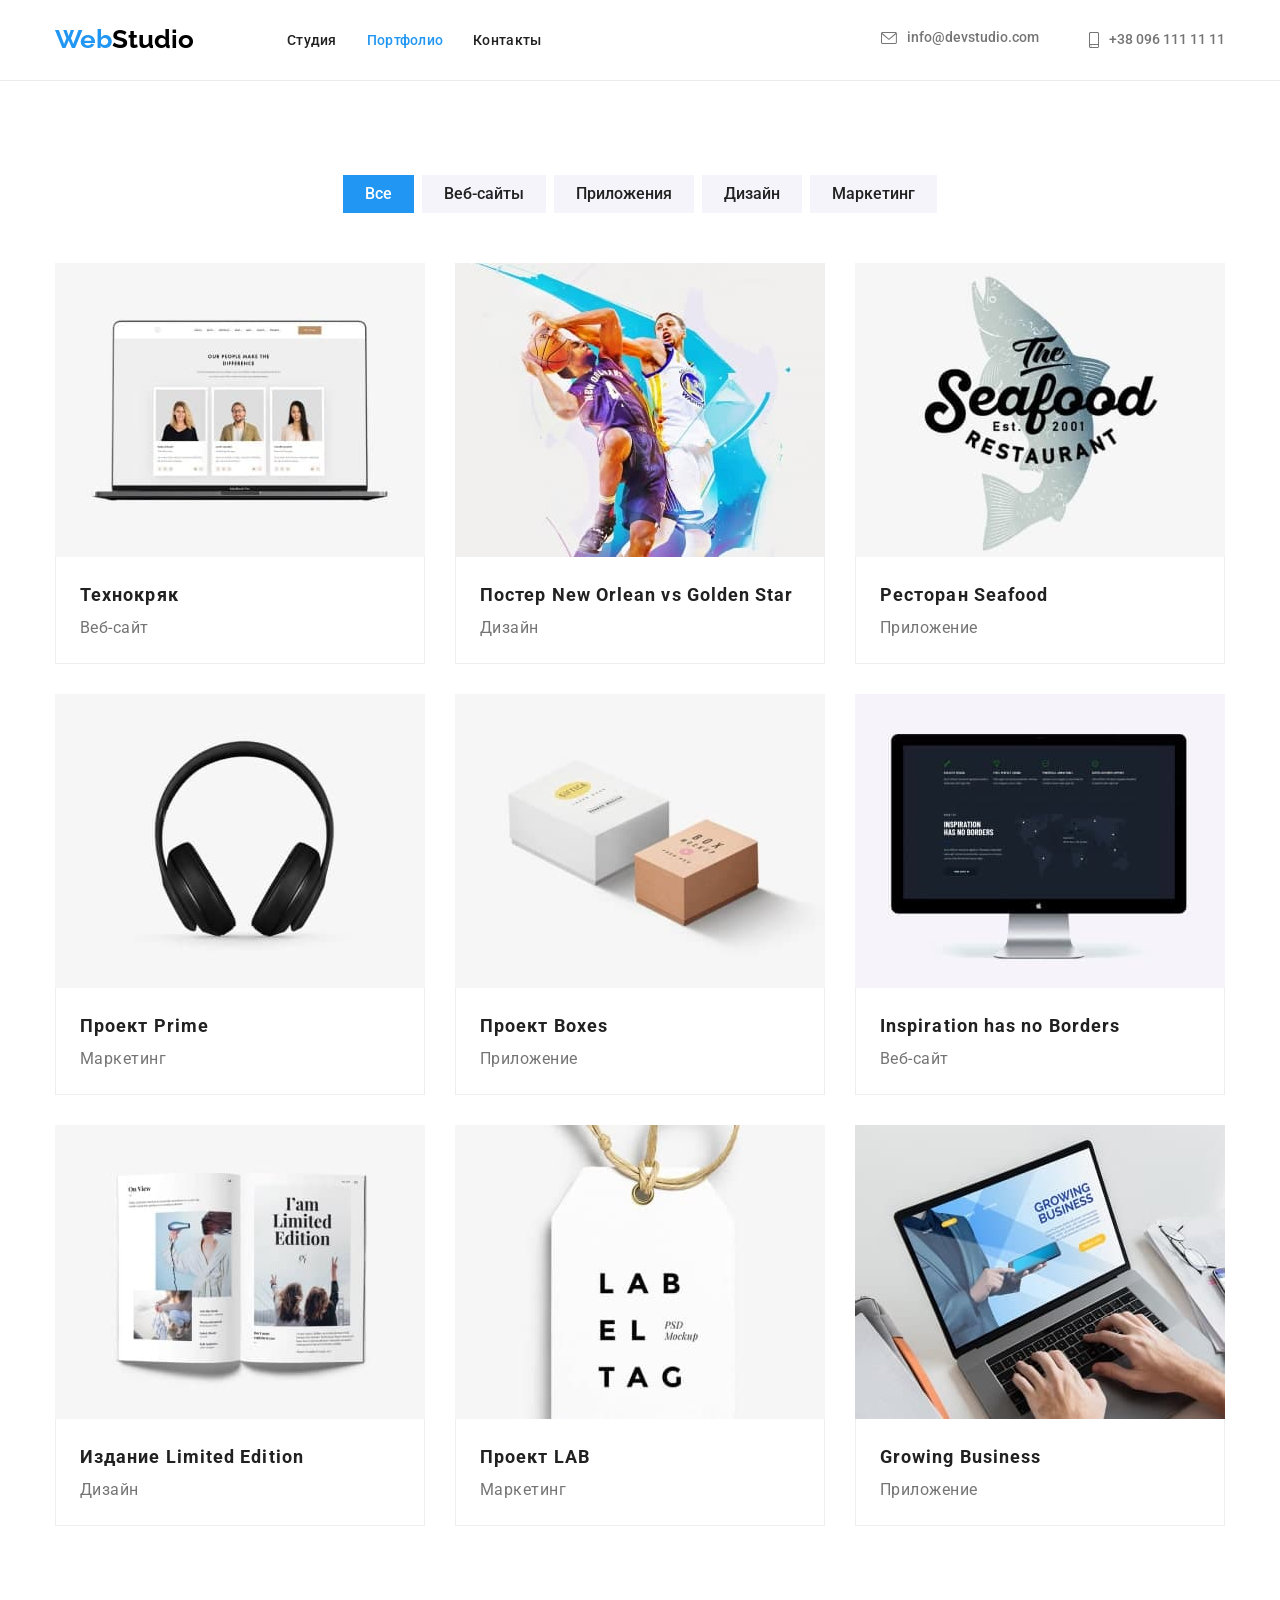
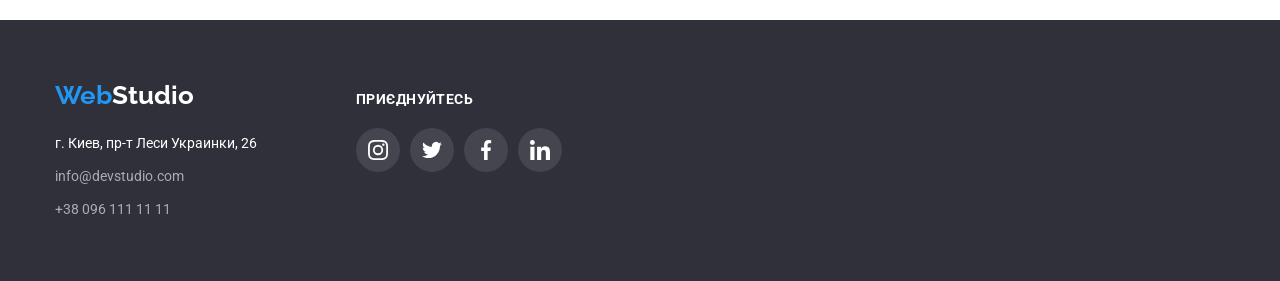
==== commit d6fb31d2: "Наложил тень при ховере и фокусе на кнопки фильтра" ====
--- a/portfolio.html
+++ b/portfolio.html
@@ -51,14 +51,14 @@
 			<div class="container">
 				<h1 class="portfolio-title portfolio-title-fantom">Портфолио</h1>
 				<ul class="list portfolio-content_filter-flex">
-					<li><button type="button" class="filter_super_button filter-button-mod">Все</button></li>
-					<li><button type="button" class="filter_button filter-button-mod">Веб-сайты</button></li>
-					<li><button type="button" class="filter_button filter-button-mod">Приложения</button></li>
-					<li><button type="button" class="filter_button filter-button-mod">Дизайн</button></li>
-					<li><button type="button" class="filter_button filter-button-mod">Маркетинг</button></li>
+					<li><button type="button" class="input filter_super_button filter-button-mod">Все</button></li>
+					<li><button type="button" class="input filter_button filter-button-mod">Веб-сайты</button></li>
+					<li><button type="button" class="input filter_button filter-button-mod">Приложения</button></li>
+					<li><button type="button" class="input filter_button filter-button-mod">Дизайн</button></li>
+					<li><button type="button" class="input filter_button filter-button-mod">Маркетинг</button></li>
 				</ul>
 				<ul class="list portfolio-card_content-formation">
-					<li>
+					<li class="portfolio-card-shadow_hover_wrap">
 						<img src="./img/toweb/portfolio/pic11.jpg" alt="Веб-сайт про технологии" width="370"
 							height="294" />
 						<div class="portfolio-card_text-formation">
@@ -66,7 +66,7 @@
 							<p class="portfolio-card_text-style">Веб-сайт</p>
 						</div>
 					</li>
-					<li>
+					<li class="portfolio-card-shadow_hover_wrap">
 						<img src="./img/toweb/portfolio/pic12.jpg" alt="Противостояние двух баскетболистов" width="370"
 							height="294" />
 						<div class="portfolio-card_text-formation">
@@ -77,7 +77,7 @@
 							<p class="portfolio-card_text-style">Дизайн</p>
 						</div>
 					</li>
-					<li>
+					<li class="portfolio-card-shadow_hover_wrap">
 						<img src="./img/toweb/portfolio/pic13.jpg" alt="Логотип с лососем и названием ресторана"
 							width="370" height="294" />
 						<div class="portfolio-card_text-formation">
@@ -88,7 +88,7 @@
 							<p class="portfolio-card_text-style">Приложение</p>
 						</div>
 					</li>
-					<li>
+					<li class="portfolio-card-shadow_hover_wrap">
 						<img src="./img/toweb/portfolio/pic14.jpg" alt="Наушники" width="370" height="294" />
 						<div class="portfolio-card_text-formation">
 							<h2 class="portfolio-sub_title-style">
@@ -98,7 +98,7 @@
 							<p class="portfolio-card_text-style">Маркетинг</p>
 						</div>
 					</li>
-					<li>
+					<li class="portfolio-card-shadow_hover_wrap">
 						<img src="./img/toweb/portfolio/pic15.jpg" alt="Две коробки" width="370" height="294" />
 						<div class="portfolio-card_text-formation">
 							<h2 class="portfolio-sub_title-style">
@@ -108,7 +108,7 @@
 							<p class="portfolio-card_text-style">Приложение</p>
 						</div>
 					</li>
-					<li>
+					<li class="portfolio-card-shadow_hover_wrap">
 						<img src="./img/toweb/portfolio/pic16.jpg" alt="Сайт с изображением карты мира" width="370"
 							height="294" />
 						<div class="portfolio-card_text-formation">
@@ -116,7 +116,7 @@
 							<p class="portfolio-card_text-style">Веб-сайт</p>
 						</div>
 					</li>
-					<li>
+					<li class="portfolio-card-shadow_hover_wrap">
 						<img src="./img/toweb/portfolio/pic17.jpg" alt="Раскрытая книга" width="370" height="294" />
 						<div class="portfolio-card_text-formation">
 							<h2 class="portfolio-sub_title-style">
@@ -126,7 +126,7 @@
 							<p class="portfolio-card_text-style">Дизайн</p>
 						</div>
 					</li>
-					<li>
+					<li class="portfolio-card-shadow_hover_wrap">
 						<img src="./img/toweb/portfolio/pic18.jpg" alt="Лейба на верёвке" width="370" height="294" />
 						<div class="portfolio-card_text-formation">
 							<h2 class="portfolio-sub_title-style">
@@ -136,7 +136,7 @@
 							<p class="portfolio-card_text-style">Маркетинг</p>
 						</div>
 					</li>
-					<li>
+					<li class="portfolio-card-shadow_hover_wrap">
 						<img src="./img/toweb/portfolio/pic19.jpg" alt="Работа с ноутбуком" width="370" height="294" />
 						<div class="portfolio-card_text-formation">
 							<h2 class="portfolio-sub_title-style" lang="en">Growing Business</h2>
--- a/css/styles.css
+++ b/css/styles.css
@@ -10,6 +10,15 @@
 	--background-team-color: #f5f4fa;
 }
 
+/* Убрал обводку на выбраных элементах */
+
+/* :active,
+:hover,
+:focus {
+	outline: 0;
+	outline-offset: 0;
+} */
+
 /* --outline: 2px dashed #ff0000;-фантомная_рамка_родитель---*/
 /* --outline: 2px dashed #2196f3;-фантомная_рамка----*/
 /* --outline: 2px dashed #000000;-фантомная_рамка----*/
@@ -34,6 +43,11 @@
 
 .link {
 	text-decoration: none;
+}
+
+.input {
+	outline: 0 !important;
+	outline-offset: 0;
 }
 
 /* --скидываем_отступы_reset------------------------*/
@@ -56,6 +70,7 @@
 
 img {
 	max-width: 100%;
+	height: auto;
 	display: block;
 }
 
@@ -184,6 +199,8 @@
 	line-height: 1.14px;
 	padding: 32px 0;
 	color: var(--secondary-text-color);
+	display: flex;
+	align-items: center;
 }
 
 .header-tel_link_style {
@@ -192,6 +209,8 @@
 	line-height: 1.14px;
 	padding: 32px 0;
 	color: var(--secondary-text-color);
+	display: flex;
+	align-items: center;
 }
 
 .header-contact-mod:hover,
@@ -209,10 +228,10 @@
 	margin-right: 10px;
 }
 
-/* HERO-GENERAL */
+/* HERO IMAGES BANNER */
 
 .hero-content-formation {
-	background-image: url(../img/toweb/hero/Hero_bg.jpg);
+	background-image: linear-gradient(rgba(47, 48, 58, 0.4), rgba(47, 48, 58, 0.4)), url(../img/toweb/hero/Hero_bg.jpg);
 	background-repeat: no-repeat;
 	background-size: cover;
 	background-position: center;
@@ -223,7 +242,7 @@
 	padding-bottom: 200px;
 }
 
-/* HERO */
+/* HERO TITLE */
 
 .hero-title {
 	color: var(--background-color);
@@ -237,7 +256,7 @@
 	margin: 0 auto 30px;
 }
 
-/* HERO-BUTTON */
+/* HERO BUTTON */
 
 .hero_super_button {
 	font-family: "Roboto";
@@ -414,13 +433,13 @@
 	fill: rgba(255, 255, 255, 1);
 }
 
-/* PORTFOLIO-FILTER-BUTTON */
+/* PORTFOLIO SECTION */
 
 .portfolio-section-formation {
 	padding: 94px 0;
 }
 
-/* PORTFOLIO-FILTER-BUTTON */
+/* PORTFOLIO FILTER BUTTON */
 
 .portfolio-content_filter-flex {
 	display: flex;
@@ -458,9 +477,10 @@
 .filter-button-mod:focus {
 	color: var(--background-color);
 	background: var(--inter-color);
-}
-
-/* PORTFOLIO-SECTION-CARD*/
+	box-shadow: 0px 3px 1px rgba(0, 0, 0, 0.1), 0px 1px 2px rgba(0, 0, 0, 0.08), 0px 2px 2px rgba(0, 0, 0, 0.12);
+}
+
+/* PORTFOLIO CASING CARD*/
 
 .portfolio-title {
 	font-weight: 700;
@@ -485,10 +505,13 @@
 	margin-top: 50px;
 }
 
+/* PORTFOLIO CARD */
+
 .portfolio-card_text-formation {
 	padding: 20px 24px;
 	background-color: var(--background-color);
 	border: 1px solid #eeeeee;
+	border-top: 0;
 }
 
 .portfolio-sub_title-style {
@@ -510,6 +533,12 @@
 	letter-spacing: 0.03em;
 	text-align: left;
 	color: var(--secondary-text-color);
+}
+
+/* PORTFOLIO CARD SHADOW ON HOVER */
+
+.portfolio-card-shadow_hover_wrap:hover {
+	box-shadow: 0px 1px 1px rgba(0, 0, 0, 0.12), 0px 4px 4px rgba(0, 0, 0, 0.06), 1px 4px 6px rgba(0, 0, 0, 0.16);
 }
 
 /* CLIENTS */
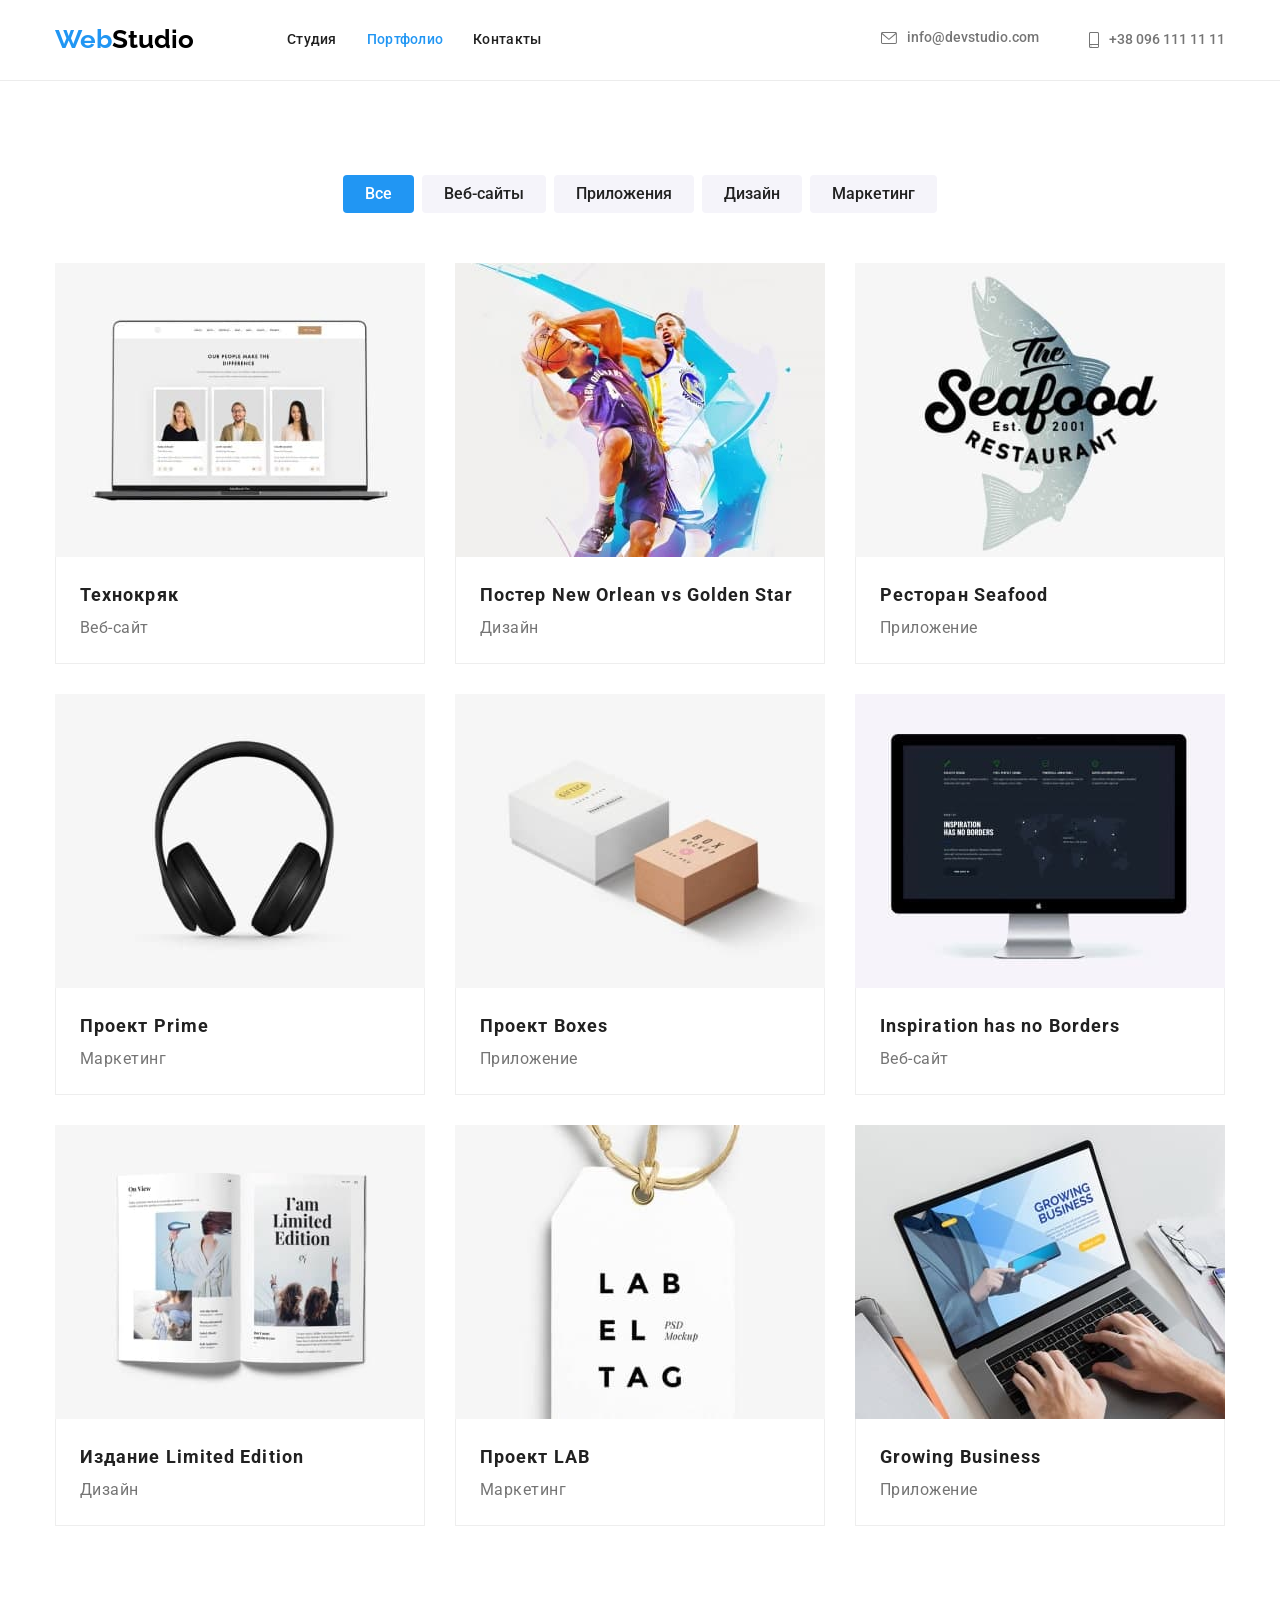
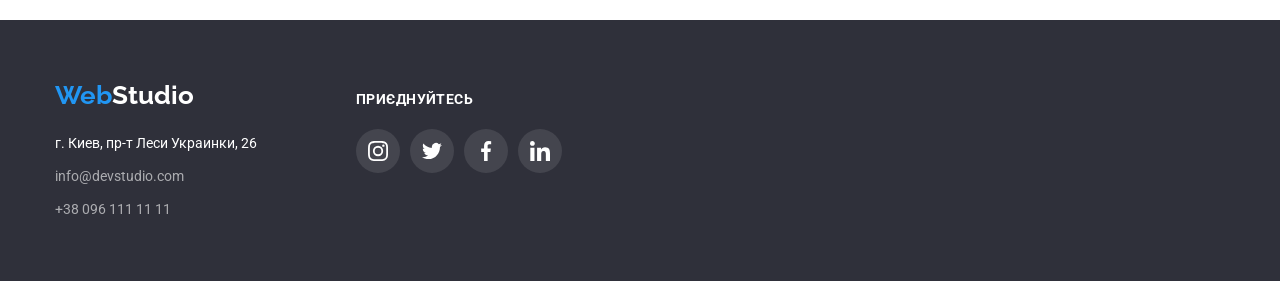
==== commit cc8e34cd: "Исправил ДЗ4" ====
--- a/portfolio.html
+++ b/portfolio.html
@@ -58,90 +58,130 @@
 					<li><button type="button" class="input filter_button filter-button-mod">Маркетинг</button></li>
 				</ul>
 				<ul class="list portfolio-card_content-formation">
-					<li class="portfolio-card-shadow_hover_wrap">
-						<img src="./img/toweb/portfolio/pic11.jpg" alt="Веб-сайт про технологии" width="370"
-							height="294" />
-						<div class="portfolio-card_text-formation">
-							<h2 class="portfolio-sub_title-style">Технокряк</h2>
-							<p class="portfolio-card_text-style">Веб-сайт</p>
-						</div>
-					</li>
-					<li class="portfolio-card-shadow_hover_wrap">
-						<img src="./img/toweb/portfolio/pic12.jpg" alt="Противостояние двух баскетболистов" width="370"
-							height="294" />
-						<div class="portfolio-card_text-formation">
-							<h2 class="portfolio-sub_title-style">
-								Постер
-								<span class="portfolio-sub_title-style" lang="en">New Orlean vs Golden Star</span>
-							</h2>
-							<p class="portfolio-card_text-style">Дизайн</p>
-						</div>
-					</li>
-					<li class="portfolio-card-shadow_hover_wrap">
-						<img src="./img/toweb/portfolio/pic13.jpg" alt="Логотип с лососем и названием ресторана"
-							width="370" height="294" />
-						<div class="portfolio-card_text-formation">
-							<h2 class="portfolio-sub_title-style">
-								Ресторан
-								<span class="portfolio-sub_title-style" lang="en">Seafood</span>
-							</h2>
-							<p class="portfolio-card_text-style">Приложение</p>
-						</div>
-					</li>
-					<li class="portfolio-card-shadow_hover_wrap">
-						<img src="./img/toweb/portfolio/pic14.jpg" alt="Наушники" width="370" height="294" />
-						<div class="portfolio-card_text-formation">
-							<h2 class="portfolio-sub_title-style">
-								Проект
-								<span lang="en">Prime</span>
-							</h2>
-							<p class="portfolio-card_text-style">Маркетинг</p>
-						</div>
-					</li>
-					<li class="portfolio-card-shadow_hover_wrap">
-						<img src="./img/toweb/portfolio/pic15.jpg" alt="Две коробки" width="370" height="294" />
-						<div class="portfolio-card_text-formation">
-							<h2 class="portfolio-sub_title-style">
-								Проект
-								<span class="portfolio-sub_title-style" lang="en">Boxes</span>
-							</h2>
-							<p class="portfolio-card_text-style">Приложение</p>
-						</div>
-					</li>
-					<li class="portfolio-card-shadow_hover_wrap">
-						<img src="./img/toweb/portfolio/pic16.jpg" alt="Сайт с изображением карты мира" width="370"
-							height="294" />
-						<div class="portfolio-card_text-formation">
-							<h2 class="portfolio-sub_title-style" lang="en">Inspiration has no Borders</h2>
-							<p class="portfolio-card_text-style">Веб-сайт</p>
-						</div>
-					</li>
-					<li class="portfolio-card-shadow_hover_wrap">
-						<img src="./img/toweb/portfolio/pic17.jpg" alt="Раскрытая книга" width="370" height="294" />
-						<div class="portfolio-card_text-formation">
-							<h2 class="portfolio-sub_title-style">
-								Издание
-								<span lang="en" class="portfolio-sub_title-formation">Limited Edition</span>
-							</h2>
-							<p class="portfolio-card_text-style">Дизайн</p>
-						</div>
-					</li>
-					<li class="portfolio-card-shadow_hover_wrap">
-						<img src="./img/toweb/portfolio/pic18.jpg" alt="Лейба на верёвке" width="370" height="294" />
-						<div class="portfolio-card_text-formation">
-							<h2 class="portfolio-sub_title-style">
-								Проект
-								<span class="portfolio-sub_title-style" lang="en">LAB</span>
-							</h2>
-							<p class="portfolio-card_text-style">Маркетинг</p>
-						</div>
-					</li>
-					<li class="portfolio-card-shadow_hover_wrap">
-						<img src="./img/toweb/portfolio/pic19.jpg" alt="Работа с ноутбуком" width="370" height="294" />
-						<div class="portfolio-card_text-formation">
-							<h2 class="portfolio-sub_title-style" lang="en">Growing Business</h2>
-							<p class="portfolio-card_text-style">Приложение</p>
-						</div>
+					<li>
+						<a href="" class="link">
+							<div class="portfolio-card-shadow_hover_wrap">
+								<img src="./img/toweb/portfolio/pic11.jpg" alt="Веб-сайт про технологии" width="370"
+									height="294" />
+								<div class="portfolio-card_text-formation">
+									<h2 class="portfolio-sub_title-style">Технокряк</h2>
+									<p class="portfolio-card_text-style">Веб-сайт</p>
+								</div>
+							</div>
+						</a>
+					</li>
+					<li>
+						<a href="" class="link">
+							<div class="portfolio-card-shadow_hover_wrap">
+								<img src="./img/toweb/portfolio/pic12.jpg" alt="Противостояние двух баскетболистов"
+									width="370" height="294" />
+								<div class="portfolio-card_text-formation">
+									<h2 class="portfolio-sub_title-style">
+										Постер
+										<span class="portfolio-sub_title-style" lang="en">New Orlean vs Golden
+											Star</span>
+									</h2>
+									<p class="portfolio-card_text-style">Дизайн</p>
+								</div>
+							</div>
+						</a>
+					</li>
+					<li>
+						<a href="" class="link">
+							<div class="portfolio-card-shadow_hover_wrap">
+								<img src="./img/toweb/portfolio/pic13.jpg" alt="Логотип с лососем и названием ресторана"
+									width="370" height="294" />
+								<div class="portfolio-card_text-formation">
+									<h2 class="portfolio-sub_title-style">
+										Ресторан
+										<span class="portfolio-sub_title-style" lang="en">Seafood</span>
+									</h2>
+									<p class="portfolio-card_text-style">Приложение</p>
+								</div>
+							</div>
+						</a>
+					</li>
+					<li>
+						<a href="" class="link">
+							<div class="portfolio-card-shadow_hover_wrap">
+								<img src="./img/toweb/portfolio/pic14.jpg" alt="Наушники" width="370" height="294" />
+								<div class="portfolio-card_text-formation">
+									<h2 class="portfolio-sub_title-style">
+										Проект
+										<span lang="en">Prime</span>
+									</h2>
+									<p class="portfolio-card_text-style">Маркетинг</p>
+								</div>
+							</div>
+						</a>
+					</li>
+					<li>
+						<a href="" class="link">
+							<div class="portfolio-card-shadow_hover_wrap">
+								<img src="./img/toweb/portfolio/pic15.jpg" alt="Две коробки" width="370" height="294" />
+								<div class="portfolio-card_text-formation">
+									<h2 class="portfolio-sub_title-style">
+										Проект
+										<span class="portfolio-sub_title-style" lang="en">Boxes</span>
+									</h2>
+									<p class="portfolio-card_text-style">Приложение</p>
+								</div>
+							</div>
+						</a>
+					</li>
+					<li>
+						<a href="" class="link">
+							<div class="portfolio-card-shadow_hover_wrap">
+								<img src="./img/toweb/portfolio/pic16.jpg" alt="Сайт с изображением карты мира"
+									width="370" height="294" />
+								<div class="portfolio-card_text-formation">
+									<h2 class="portfolio-sub_title-style" lang="en">Inspiration has no Borders</h2>
+									<p class="portfolio-card_text-style">Веб-сайт</p>
+								</div>
+							</div>
+						</a>
+					</li>
+					<li>
+						<a href="" class="link">
+							<div class="portfolio-card-shadow_hover_wrap">
+								<img src="./img/toweb/portfolio/pic17.jpg" alt="Раскрытая книга" width="370"
+									height="294" />
+								<div class="portfolio-card_text-formation">
+									<h2 class="portfolio-sub_title-style">
+										Издание
+										<span lang="en" class="portfolio-sub_title-formation">Limited Edition</span>
+									</h2>
+									<p class="portfolio-card_text-style">Дизайн</p>
+								</div>
+							</div>
+						</a>
+					</li>
+					<li>
+						<a href="" class="link">
+							<div class="portfolio-card-shadow_hover_wrap">
+								<img src="./img/toweb/portfolio/pic18.jpg" alt="Лейба на верёвке" width="370"
+									height="294" />
+								<div class="portfolio-card_text-formation">
+									<h2 class="portfolio-sub_title-style">
+										Проект
+										<span class="portfolio-sub_title-style" lang="en">LAB</span>
+									</h2>
+									<p class="portfolio-card_text-style">Маркетинг</p>
+								</div>
+							</div>
+						</a>
+					</li>
+					<li>
+						<a href="" class="link">
+							<div class="portfolio-card-shadow_hover_wrap">
+								<img src="./img/toweb/portfolio/pic19.jpg" alt="Работа с ноутбуком" width="370"
+									height="294" />
+								<div class="portfolio-card_text-formation">
+									<h2 class="portfolio-sub_title-style" lang="en">Growing Business</h2>
+									<p class="portfolio-card_text-style">Приложение</p>
+								</div>
+							</div>
+						</a>
 					</li>
 				</ul>
 			</div>
@@ -171,22 +211,22 @@
 					</address>
 				</div>
 				<div class="footer-connect-wrap">
-					<h3 class="footer-connect-title_style">Приєднуйтесь</h3>
+					<strong class="footer-connect-title_style">Приєднуйтесь</strong>
 					<ul class="list footer-connect-soc_icon-formation">
-						<li><a href="#" class="footer-connect-soc_icon_decor"><svg class="footer-connect-soc_icon_style"
-									width="20" height="20">
+						<li><a href="#" class="input footer-connect-soc_icon_decor"><svg
+									class="footer-connect-soc_icon_style" width="20" height="20">
 									<use href="./img/toweb/footer/connect_soc_icon.svg#icon-instagram1"></use>
 								</svg></a></li>
-						<li><a href="#" class="footer-connect-soc_icon_decor"><svg class="footer-connect-soc_icon_style"
-									width="20" height="20">
+						<li><a href="#" class="input footer-connect-soc_icon_decor"><svg
+									class="footer-connect-soc_icon_style" width="20" height="20">
 									<use href="./img/toweb/footer/connect_soc_icon.svg#icon-twitter2"></use>
 								</svg></a></li>
-						<li><a href="#" class="footer-connect-soc_icon_decor"><svg class="footer-connect-soc_icon_style"
-									width="20" height="20">
+						<li><a href="#" class="input footer-connect-soc_icon_decor"><svg
+									class="footer-connect-soc_icon_style" width="20" height="20">
 									<use href="./img/toweb/footer/connect_soc_icon.svg#icon-facebook3"></use>
 								</svg></a></li>
-						<li><a href="#" class="footer-connect-soc_icon_decor"><svg class="footer-connect-soc_icon_style"
-									width="20" height="20">
+						<li><a href="#" class="input footer-connect-soc_icon_decor"><svg
+									class="footer-connect-soc_icon_style" width="20" height="20">
 									<use href="./img/toweb/footer/connect_soc_icon.svg#icon-linkedin4"></use>
 								</svg></a></li>
 					</ul>
--- a/css/styles.css
+++ b/css/styles.css
@@ -160,6 +160,7 @@
 	letter-spacing: 0.02em;
 	padding: 32px 0;
 	color: var(--primery-text-color);
+	display: block;
 }
 
 .header-nav_menu-mod:hover,
@@ -283,8 +284,9 @@
 	height: 120px;
 	background: #f5f4fa;
 	border-radius: 4px;
-	display: block;
-	padding: 25px 100px;
+	display: flex;
+	align-items: center;
+	justify-content: center;
 	margin: 0 auto;
 	margin-bottom: 30px;
 	cursor: default;
@@ -454,6 +456,7 @@
 	font-size: 16px;
 	line-height: 1.63;
 	border: none;
+	border-radius: 4px;
 	cursor: pointer;
 	padding: 6px 22px;
 	color: var(--background-color);
@@ -468,6 +471,7 @@
 	line-height: 1.63;
 	cursor: pointer;
 	border: none;
+	border-radius: 4px;
 	padding: 6px 22px;
 	color: var(--primery-text-color);
 	background-color: var(--button_portfolio-color);
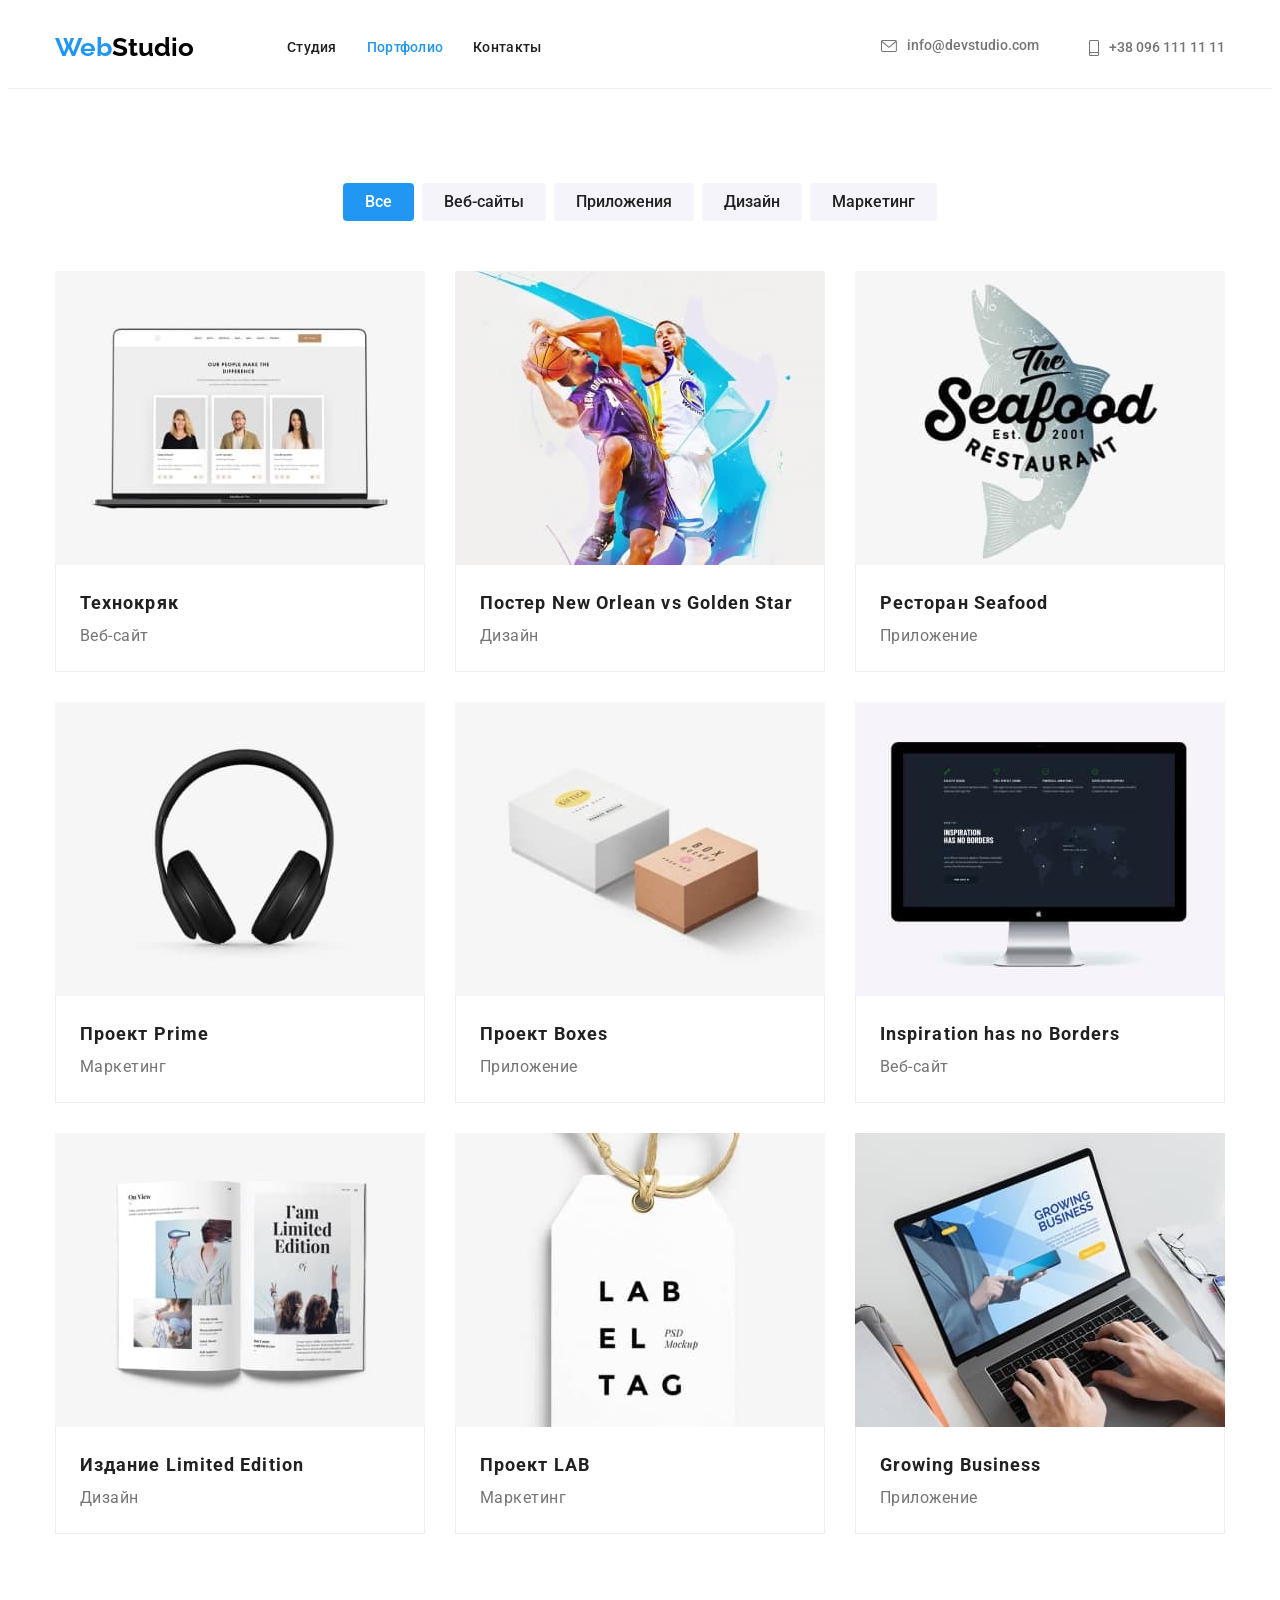
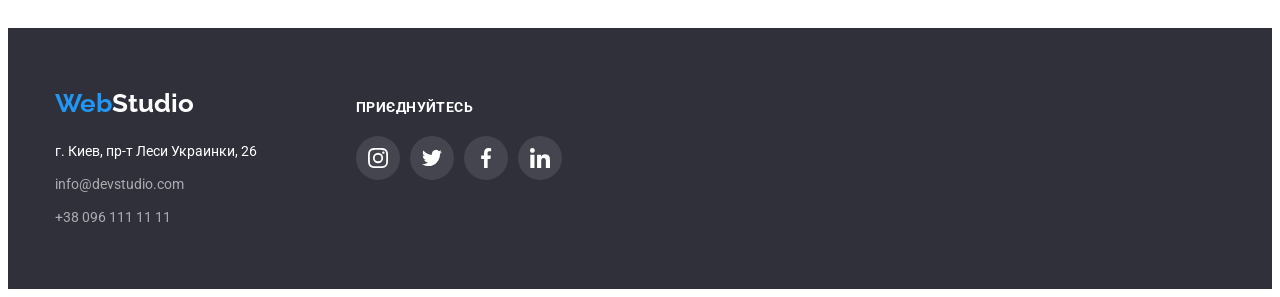
==== commit bd91f0fb: "поменял head" ====
--- a/portfolio.html
+++ b/portfolio.html
@@ -5,14 +5,12 @@
 	<meta charset="UTF-8" />
 	<meta http-equiv="X-UA-Compatible" content="IE=edge" />
 	<meta name="viewport" content="width=device-width, initial-scale=1.0" />
-	<link rel="stylesheet"
-		href="https://cdnjs.cloudflare.com/ajax/libs/modern-normalize/1.1.0/modern-normalize.min.css" />
-	<title lang="en">Malyshev homework4 portfolio</title>
+	<title lang="en">Malyshev homework5 portfolio</title>
+	<link rel="stylesheet" href="https://necolas.github.io/normalize.css/8.0.1/normalize.css" />
 	<link rel="preconnect" href="https://fonts.googleapis.com" />
 	<link rel="preconnect" href="https://fonts.gstatic.com" crossorigin />
-	<link
-		href="https://fonts.googleapis.com/css2?family=Raleway:wght@700&family=Roboto:wght@400;500;700;900&display=swap"
-		rel="stylesheet" />
+	<link rel="stylesheet"
+		href="https://fonts.googleapis.com/css2?family=Raleway:wght@700&family=Roboto:wght@400;500;700;900&display=swap" />
 	<link rel="stylesheet" href="./css/styles.css" />
 </head>
 
--- a/css/styles.css
+++ b/css/styles.css
@@ -45,12 +45,14 @@
 	text-decoration: none;
 }
 
+/* удалить рамки при фокусе */
+
 .input {
 	outline: 0 !important;
 	outline-offset: 0;
 }
 
-/* --скидываем_отступы_reset------------------------*/
+/* сброс отступов */
 
 p,
 h1,
@@ -184,6 +186,23 @@
 	font-size: 14px;
 	line-height: 1.14;
 	letter-spacing: 0.02em;
+}
+
+/* HEADER NAV MENU LINK UNDERLINING */
+
+.header-nav_menu_relative {
+	position: relative;
+}
+
+.header-nav_menu-link_underlining::after {
+	display: block;
+	position: absolute;
+	content: "";
+	width: 100%;
+	height: 4px;
+	border-radius: 2px;
+	background-color: #2196f3;
+	bottom: 0;
 }
 
 /* HEADER-CONTACT */
@@ -711,40 +730,11 @@
 }
 
 /* TEST */
-/* "printWidth":"ProseWrap", */
-/* "html.format.wrapAttributes": "force-aligned" */
-
-/* {
-  "printWidth": 100,
-  "tabWidth": 2,
-  "useTabs": false,
-  "semi": true,
-  "singleQuote": true,
-  "trailingComma": "es5",
-  "bracketSpacing": true,
-  "jsxBracketSameLine": false,
-  "arrowParens": "avoid",
-  "proseWrap": "always",
-"htmlWhitespaceSensitivity": "css"
-} */
-
-/* {
-	"arrowParens": "avoid",
-	"bracketSpacing": true,
-	"insertPragma": false,
-	"jsxBracketSameLine": false,
-	"jsxSingleQuote": false,
-	"printWidth": 100,
-	"proseWrap": "never",
-	"quoteProps": "as-needed",
-	"requirePragma": false,
-	"semi": true,
-	"singleQuote": false,
-	"tabWidth": 2,
-	"trailingComma": "all",
-	"useTabs": true,
-	"vueIndentScriptAndStyle": false,
-	"singleAttributePerLine": false,
-	"html.format.wrapAttributes": "force-aligned",
-	"htmlWhitespaceSensitivity": "css"
-} */ ;
+
+.test_container {
+	width: 1200px;
+	margin: 0 auto;
+	padding: 0 15px;
+	outline: 2px dashed #2196f3;
+	position: relative;
+}
